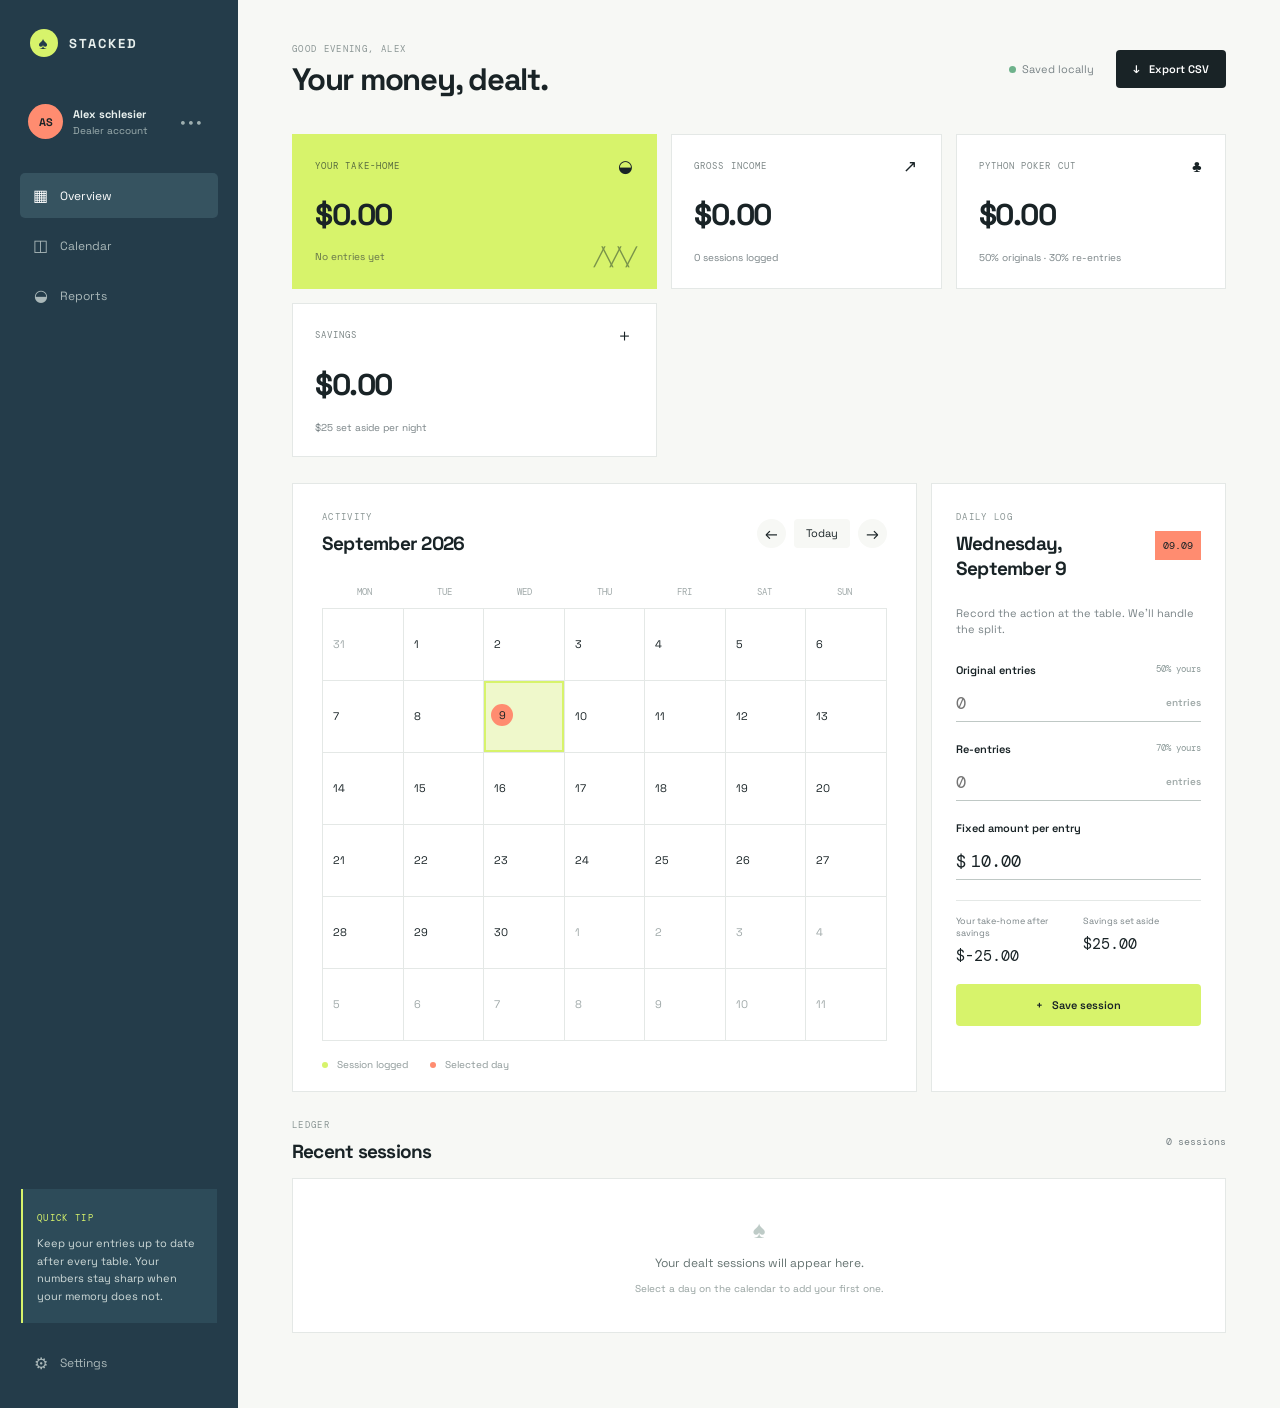
==== index.html @ 941c8808 "Build poker income tracker website" ====
<!doctype html>
<html lang="en">
<head>
  <meta charset="UTF-8" />
  <meta name="viewport" content="width=device-width, initial-scale=1.0" />
  <title>Stacked | Poker income tracker</title>
  <link rel="preconnect" href="https://fonts.googleapis.com" />
  <link rel="preconnect" href="https://fonts.gstatic.com" crossorigin />
  <link href="https://fonts.googleapis.com/css2?family=DM+Mono:wght@400;500&family=Space+Grotesk:wght@400;500;600;700&display=swap" rel="stylesheet" />
  <link rel="stylesheet" href="style.css" />
</head>
<body>
  <div class="app-shell">
    <aside class="sidebar">
      <div class="brand"><span class="brand-mark">♠</span><span>STACKED</span></div>
      <div class="profile"><div class="avatar">AS</div><div><strong>Alex schlesier</strong><span>Dealer account</span></div><button class="icon-button" aria-label="Open account menu">•••</button></div>
      <nav aria-label="Primary navigation">
        <a class="nav-item active" href="#overview"><span class="nav-icon">▦</span>Overview</a>
        <a class="nav-item" href="#calendar"><span class="nav-icon">◫</span>Calendar</a>
        <a class="nav-item" href="reports.html"><span class="nav-icon">◒</span>Reports</a>
      </nav>
      <div class="sidebar-bottom"><div class="tip-card"><span class="tip-label">QUICK TIP</span><p>Keep your entries up to date after every table. Your numbers stay sharp when your memory does not.</p></div><a class="nav-item" href="#settings"><span class="nav-icon">⚙</span>Settings</a></div>
    </aside>

    <main class="main-content" id="overview">
      <header class="topbar"><div><p class="eyebrow">GOOD EVENING, ALEX</p><h1>Your money, dealt.</h1></div><div class="top-actions"><span class="sync-status"><span class="status-dot"></span>Saved locally</span><button class="button button-dark" id="export-button"><span>↓</span> Export CSV</button></div></header>
      <section class="summary-grid" aria-label="Income summary">
        <article class="summary-card featured"><div class="card-heading"><span>YOUR TAKE-HOME</span><span class="card-glyph">◒</span></div><strong class="summary-value" id="net-total">$0.00</strong><div class="summary-foot"><span id="month-change">No entries yet</span><span class="sparkline">╱╲╱╲╱</span></div></article>
        <article class="summary-card"><div class="card-heading"><span>GROSS INCOME</span><span class="card-glyph">↗</span></div><strong class="summary-value" id="gross-total">$0.00</strong><span class="summary-caption" id="session-count">0 sessions logged</span></article>
        <article class="summary-card"><div class="card-heading"><span>PYTHON POKER CUT</span><span class="card-glyph">♣</span></div><strong class="summary-value" id="house-total">$0.00</strong><span class="summary-caption">50% originals · 30% re-entries</span></article>
        <article class="summary-card savings-card"><div class="card-heading"><span>SAVINGS</span><span class="card-glyph">＋</span></div><strong class="summary-value" id="savings-total">$0.00</strong><span class="summary-caption">$25 set aside per night</span></article>
      </section>
      <section class="workspace" id="calendar">
        <div class="calendar-panel">
          <div class="section-header"><div><p class="eyebrow">ACTIVITY</p><h2 id="month-label">September 2026</h2></div><div class="month-controls"><button class="round-button" id="previous-month" aria-label="Previous month">←</button><button class="today-button" id="today-button">Today</button><button class="round-button" id="next-month" aria-label="Next month">→</button></div></div>
          <div class="weekdays"><span>MON</span><span>TUE</span><span>WED</span><span>THU</span><span>FRI</span><span>SAT</span><span>SUN</span></div><div class="calendar-grid" id="calendar-grid"></div>
          <div class="calendar-legend"><span><i class="legend-dot logged"></i> Session logged</span><span><i class="legend-dot selected"></i> Selected day</span></div>
        </div>
        <aside class="entry-panel" aria-label="Daily entry form">
          <div class="entry-header"><div><p class="eyebrow">DAILY LOG</p><h2 id="selected-date">Today</h2></div><span class="date-badge" id="date-badge">09.09</span></div>
          <p class="entry-helper">Record the action at the table. We’ll handle the split.</p>
          <form id="entry-form"><label>Original entries <span class="field-note">50% yours</span><div class="input-row"><input id="original-count" type="number" min="0" step="1" placeholder="0" required /><span>entries</span></div></label><label>Re-entries <span class="field-note">70% yours</span><div class="input-row"><input id="reentry-count" type="number" min="0" step="1" placeholder="0" required /><span>entries</span></div></label><label>Fixed amount per entry<div class="currency-input"><span>$</span><input id="entry-amount" type="text" value="10.00" readonly aria-label="Fixed amount per entry" /></div></label><div class="entry-preview"><div><span>Your take-home after savings</span><strong id="preview-net">$0.00</strong></div><div><span>Savings set aside</span><strong id="preview-savings">$0.00</strong></div></div><button class="button button-primary" type="submit"><span>+</span> Save session</button><button class="delete-button" type="button" id="delete-button" hidden>Delete this session</button></form>
        </aside>
      </section>
      <section class="recent-section" id="reports"><div class="section-header"><div><p class="eyebrow">LEDGER</p><h2>Recent sessions</h2></div><span class="table-meta" id="ledger-count">0 sessions</span></div><div class="ledger" id="ledger"><div class="empty-state"><span>♠</span><p>Your dealt sessions will appear here.</p><small>Select a day on the calendar to add your first one.</small></div></div></section>
    </main>
  </div>
  <script src="script.js"></script>
</body>
</html>
---- style.css ----
.summary-grid{grid-template-columns:1.35fr 1fr 1fr 1fr}.savings-card{background:#e4eff5;border-color:#d4e4eb}
:root{--ink:#192326;--muted:#798386;--line:#e4e8e6;--paper:#f7f8f5;--white:#fff;--lime:#d7f36b;--coral:#ff8c70;--navy:#243c4a}*{box-sizing:border-box}body{margin:0;color:var(--ink);background:var(--paper);font-family:'Space Grotesk',sans-serif}button,input{font:inherit}button{cursor:pointer;border:0}.app-shell{min-height:100vh;display:flex}.sidebar{width:238px;flex:none;padding:29px 20px 22px;background:var(--navy);color:#e7efed;display:flex;flex-direction:column}.brand{display:flex;align-items:center;gap:11px;font-size:13px;font-weight:700;letter-spacing:.16em;margin:0 10px 47px}.brand-mark{display:grid;place-items:center;width:28px;height:28px;background:var(--lime);color:var(--navy);border-radius:50%;font-size:17px}.profile{display:flex;align-items:center;gap:10px;padding:0 8px 34px}.avatar{display:grid;place-items:center;width:35px;height:35px;border-radius:50%;background:var(--coral);color:var(--ink);font-size:11px;font-weight:700}.profile strong,.profile span{display:block;font-size:11px}.profile span{color:#9eafb0;margin-top:3px;font-size:10px}.profile .icon-button{margin-left:auto;background:transparent;color:#9eafb0;letter-spacing:2px}nav{display:grid;gap:5px}.nav-item{color:#aab8b9;text-decoration:none;font-size:12px;padding:12px 13px;border-radius:5px;display:flex;align-items:center;gap:12px}.nav-item.active,.nav-item:hover{background:#365360;color:white}.nav-icon{width:15px;text-align:center;font-size:16px}.sidebar-bottom{margin-top:auto}.tip-card{padding:16px 14px;margin:0 1px 18px;background:#2d4b59;border-left:2px solid var(--lime)}.tip-label,.eyebrow{font-family:'DM Mono',monospace;font-size:9px;letter-spacing:.15em;color:var(--muted)}.tip-label{color:var(--lime)}.tip-card p{font-size:11px;line-height:1.6;color:#d1dcda;margin:9px 0 1px}.main-content{max-width:1320px;width:100%;margin:0 auto;padding:43px 54px 75px}.topbar,.section-header,.entry-header,.top-actions,.month-controls,.summary-foot,.card-heading,.calendar-legend{display:flex;align-items:center;justify-content:space-between}.eyebrow{margin:0 0 8px;color:#8b9695}.topbar h1{margin:0;font-size:31px;line-height:1.05;letter-spacing:-.04em}.top-actions{gap:22px}.sync-status{color:var(--muted);font-size:11px}.status-dot{width:7px;height:7px;display:inline-block;border-radius:50%;background:#6eb28b;margin-right:6px}.button{display:flex;align-items:center;justify-content:center;gap:9px;border-radius:4px;padding:12px 17px;font-size:11px;font-weight:600}.button-dark{background:var(--ink);color:white}.button-primary{width:100%;background:var(--lime);color:var(--ink);padding:14px}.button-primary:hover{background:#c7e659}.summary-grid{display:grid;grid-template-columns:1.35fr 1fr 1fr;gap:14px;margin:38px 0 26px}.summary-card{min-height:137px;padding:20px 22px;background:var(--white);border:1px solid var(--line)}.summary-card.featured{background:var(--lime);border-color:var(--lime)}.card-heading{font-family:'DM Mono',monospace;color:#7e8888;font-size:9px;letter-spacing:.12em}.featured .card-heading{color:#586c3f}.card-glyph{font-family:inherit;font-size:17px;color:var(--ink)}.summary-value{display:block;font-size:30px;letter-spacing:-.05em;margin:18px 0 11px}.summary-caption,.summary-foot{font-size:10px;color:var(--muted)}.featured .summary-foot{color:#64734a}.sparkline{font-size:18px;color:#79934a;letter-spacing:-3px}.workspace{display:grid;grid-template-columns:minmax(0,1fr) 295px;gap:14px}.calendar-panel,.entry-panel{background:var(--white);border:1px solid var(--line)}.calendar-panel{padding:27px 29px 20px}.section-header h2,.entry-header h2{margin:0;font-size:19px;letter-spacing:-.04em}.month-controls{gap:8px}.round-button,.today-button{height:29px;background:var(--paper);color:var(--ink);font-size:11px}.round-button{width:29px;border-radius:50%;font-size:16px}.today-button{padding:0 12px;border-radius:4px}.round-button:hover,.today-button:hover{background:var(--lime)}.weekdays,.calendar-grid{display:grid;grid-template-columns:repeat(7,1fr)}.weekdays{margin-top:30px;padding:0 2px 10px}.weekdays span{font:9px 'DM Mono',monospace;color:#a1aaaa;text-align:center}.calendar-grid{border-top:1px solid var(--line);border-left:1px solid var(--line)}.day{min-height:72px;position:relative;padding:10px;border-right:1px solid var(--line);border-bottom:1px solid var(--line);color:#a1aaaa;font-size:11px;background:#fff;text-align:left}.day.current-month{color:var(--ink)}.day:hover{background:#fafce9}.day.selected{background:#eff8cb;box-shadow:inset 0 0 0 2px var(--lime)}.day.today .day-number{display:inline-grid;place-items:center;width:22px;height:22px;color:var(--ink);background:var(--coral);border-radius:50%;margin:-3px 0 0 -3px}.day-amount{position:absolute;bottom:9px;left:10px;font:10px 'DM Mono',monospace;color:#788a45}.day-mark{position:absolute;right:10px;top:13px;width:5px;height:5px;border-radius:50%;background:var(--lime)}.calendar-legend{justify-content:flex-start;gap:22px;padding-top:17px;color:#8d9898;font-size:10px}.legend-dot{display:inline-block;width:6px;height:6px;border-radius:50%;margin-right:6px;background:var(--lime)}.legend-dot.selected{background:var(--coral)}.entry-panel{padding:27px 24px 23px}.date-badge{padding:8px;background:var(--coral);color:var(--ink);font:10px 'DM Mono',monospace}.entry-helper{color:var(--muted);font-size:11px;line-height:1.5;margin:24px 0 25px}.entry-panel label{display:block;margin:0 0 20px;font-size:11px;font-weight:600}.field-note{float:right;color:#899796;font:9px 'DM Mono',monospace;font-weight:400}.input-row,.currency-input{display:flex;align-items:center;margin-top:8px;border-bottom:1px solid #bfc8c5;color:#a0aaa9}.input-row input,.currency-input input{min-width:0;width:100%;padding:7px 0;border:0;outline:0;background:transparent;color:var(--ink);font:17px 'DM Mono',monospace}.input-row span{font-size:10px}.currency-input span{font:17px 'DM Mono',monospace;color:var(--ink);margin-right:5px}.entry-preview{padding:14px 0 18px;border-top:1px solid var(--line);margin-top:2px;display:grid;grid-template-columns:1fr 1fr;gap:8px}.entry-preview span,.entry-preview strong{display:block}.entry-preview span{font-size:9px;color:var(--muted);margin-bottom:7px}.entry-preview strong{font:15px 'DM Mono',monospace}.delete-button{width:100%;padding:12px;margin-top:10px;background:transparent;color:#bb604e;font-size:10px}.delete-button:hover{text-decoration:underline}.recent-section{margin-top:27px}.table-meta{color:var(--muted);font:10px 'DM Mono',monospace}.ledger{margin-top:14px;background:white;border:1px solid var(--line)}.ledger-row{display:grid;grid-template-columns:1.2fr 1fr 1fr 1fr .7fr;align-items:center;padding:15px 20px;border-bottom:1px solid var(--line);font-size:11px}.ledger-row:last-child{border-bottom:0}.ledger-head{color:#99a3a3;font:9px 'DM Mono',monospace;letter-spacing:.08em}.ledger-row strong{font-weight:600}.ledger-money{font-family:'DM Mono',monospace}.ledger-net{color:#708b38}.empty-state{padding:35px 20px;text-align:center;color:#94a09e}.empty-state span{display:block;color:#becbc7;font-size:24px;margin-bottom:10px}.empty-state p{margin:0 0 5px;font-size:12px;color:#657371}.empty-state small{font-size:10px}@media(max-width:900px){.sidebar{width:74px;padding:26px 10px}.brand{margin:0 auto 47px}.brand span:last-child,.profile div:not(.avatar),.profile .icon-button,.nav-item:not(.active){display:none}.profile{padding:0 9px 34px}.nav-item{justify-content:center;padding:12px 5px}.tip-card{display:none}.main-content{padding:31px 24px 60px}.workspace{grid-template-columns:1fr}.entry-panel{display:grid;grid-template-columns:1fr 1fr;gap:20px}.entry-header,.entry-helper{grid-column:1/-1}.entry-panel form{grid-column:1/-1;display:grid;grid-template-columns:repeat(3,1fr);gap:15px}.entry-panel label{margin:0}.entry-preview{margin:0;padding:10px 0 0}.button-primary{align-self:end}}@media(max-width:600px){.sidebar{display:none}.main-content{padding:26px 15px 45px}.topbar{align-items:flex-start}.topbar h1{font-size:25px}.top-actions{gap:0}.sync-status{display:none}.button-dark{padding:10px 12px}.summary-grid{grid-template-columns:1fr 1fr;gap:8px;margin-top:28px}.summary-card{min-height:112px;padding:15px}.summary-card.featured{grid-column:1/-1}.summary-value{font-size:25px;margin:13px 0 8px}.summary-caption{line-height:1.4}.calendar-panel{padding:20px 12px 15px}.section-header h2{font-size:17px}.weekdays{margin-top:24px}.day{min-height:52px;padding:7px 5px;font-size:10px}.day-amount{left:5px;bottom:6px;font-size:8px}.day-mark{right:6px;top:10px}.calendar-legend{gap:12px;font-size:9px}.entry-panel{display:block;padding:22px 18px}.entry-helper{margin:19px 0 22px}.entry-panel label{margin-bottom:18px}.entry-preview{margin-top:20px}.ledger-row{grid-template-columns:1fr 1fr 1fr;gap:8px;padding:13px 14px}.ledger-row>:nth-child(3),.ledger-row>:nth-child(4){display:none}.ledger-head>:nth-child(2){display:none}}
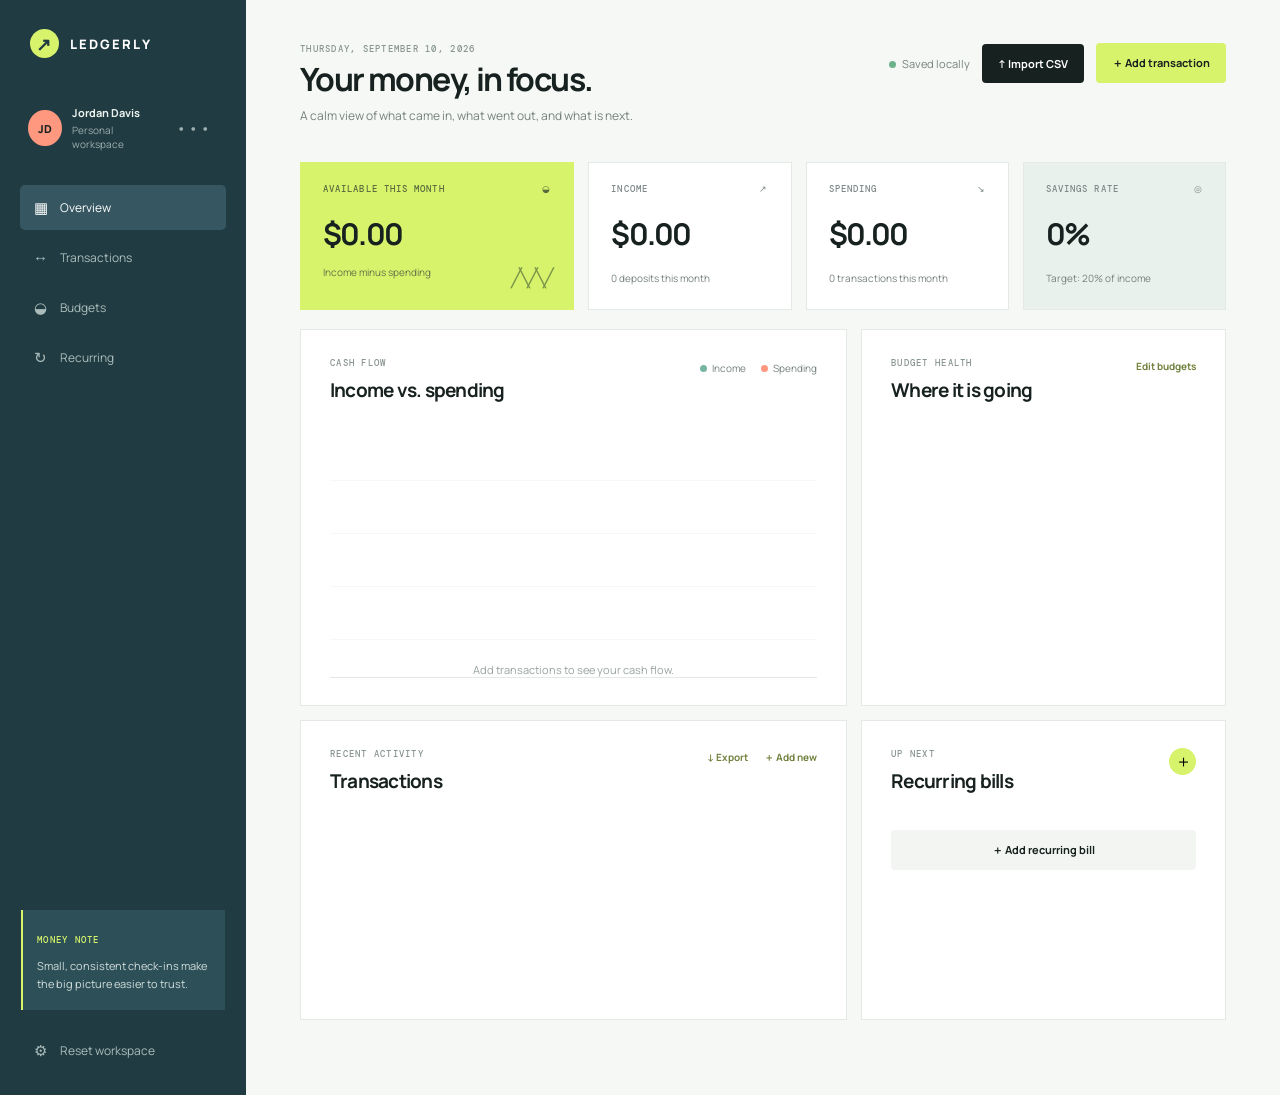
==== commit dce348a3: "Build local-first personal finance dashboard Co-authored-by: Copilot App <223556219+Copilot@users.no" ====
--- a/index.html
+++ b/index.html
@@ -3,48 +3,61 @@
 <head>
   <meta charset="UTF-8" />
   <meta name="viewport" content="width=device-width, initial-scale=1.0" />
-  <title>Stacked | Poker income tracker</title>
+  <meta name="theme-color" content="#17211f" />
+  <title>Ledgerly | Money, made clearer</title>
   <link rel="preconnect" href="https://fonts.googleapis.com" />
   <link rel="preconnect" href="https://fonts.gstatic.com" crossorigin />
-  <link href="https://fonts.googleapis.com/css2?family=DM+Mono:wght@400;500&family=Space+Grotesk:wght@400;500;600;700&display=swap" rel="stylesheet" />
+  <link href="https://fonts.googleapis.com/css2?family=DM+Mono:wght@400;500&family=Manrope:wght@400;500;600;700;800&display=swap" rel="stylesheet" />
   <link rel="stylesheet" href="style.css" />
 </head>
 <body>
   <div class="app-shell">
     <aside class="sidebar">
-      <div class="brand"><span class="brand-mark">♠</span><span>STACKED</span></div>
-      <div class="profile"><div class="avatar">AS</div><div><strong>Alex schlesier</strong><span>Dealer account</span></div><button class="icon-button" aria-label="Open account menu">•••</button></div>
+      <a class="brand" href="#"><span class="brand-mark">↗</span><span>LEDGERLY</span></a>
+      <div class="profile"><div class="avatar">JD</div><div><strong>Jordan Davis</strong><span>Personal workspace</span></div><button class="more-button" aria-label="Account options">•••</button></div>
       <nav aria-label="Primary navigation">
-        <a class="nav-item active" href="#overview"><span class="nav-icon">▦</span>Overview</a>
-        <a class="nav-item" href="#calendar"><span class="nav-icon">◫</span>Calendar</a>
-        <a class="nav-item" href="reports.html"><span class="nav-icon">◒</span>Reports</a>
+        <a class="nav-item active" href="#overview"><span>▦</span>Overview</a>
+        <a class="nav-item" href="#transactions"><span>↔</span>Transactions</a>
+        <a class="nav-item" href="#budgets"><span>◒</span>Budgets</a>
+        <a class="nav-item" href="#recurring"><span>↻</span>Recurring</a>
       </nav>
-      <div class="sidebar-bottom"><div class="tip-card"><span class="tip-label">QUICK TIP</span><p>Keep your entries up to date after every table. Your numbers stay sharp when your memory does not.</p></div><a class="nav-item" href="#settings"><span class="nav-icon">⚙</span>Settings</a></div>
+      <div class="sidebar-bottom">
+        <div class="tip-card"><span class="tip-label">MONEY NOTE</span><p>Small, consistent check-ins make the big picture easier to trust.</p></div>
+        <button class="nav-item settings-button" id="clear-data"><span>⚙</span>Reset workspace</button>
+      </div>
     </aside>
 
     <main class="main-content" id="overview">
-      <header class="topbar"><div><p class="eyebrow">GOOD EVENING, ALEX</p><h1>Your money, dealt.</h1></div><div class="top-actions"><span class="sync-status"><span class="status-dot"></span>Saved locally</span><button class="button button-dark" id="export-button"><span>↓</span> Export CSV</button></div></header>
-      <section class="summary-grid" aria-label="Income summary">
-        <article class="summary-card featured"><div class="card-heading"><span>YOUR TAKE-HOME</span><span class="card-glyph">◒</span></div><strong class="summary-value" id="net-total">$0.00</strong><div class="summary-foot"><span id="month-change">No entries yet</span><span class="sparkline">╱╲╱╲╱</span></div></article>
-        <article class="summary-card"><div class="card-heading"><span>GROSS INCOME</span><span class="card-glyph">↗</span></div><strong class="summary-value" id="gross-total">$0.00</strong><span class="summary-caption" id="session-count">0 sessions logged</span></article>
-        <article class="summary-card"><div class="card-heading"><span>PYTHON POKER CUT</span><span class="card-glyph">♣</span></div><strong class="summary-value" id="house-total">$0.00</strong><span class="summary-caption">50% originals · 30% re-entries</span></article>
-        <article class="summary-card savings-card"><div class="card-heading"><span>SAVINGS</span><span class="card-glyph">＋</span></div><strong class="summary-value" id="savings-total">$0.00</strong><span class="summary-caption">$25 set aside per night</span></article>
+      <header class="topbar">
+        <div><p class="eyebrow">THURSDAY, SEPTEMBER 10, 2026</p><h1>Your money, in focus.</h1><p class="subhead">A calm view of what came in, what went out, and what is next.</p></div>
+        <div class="top-actions"><span class="sync-status"><i></i>Saved locally</span><button class="button button-dark" id="import-button">↑ Import CSV</button><input id="import-file" type="file" accept=".csv,text/csv" hidden /><button class="button button-primary top-add" data-open-modal="transaction-modal">＋ Add transaction</button></div>
+      </header>
+
+      <section class="summary-grid" aria-label="Financial summary">
+        <article class="summary-card featured"><div class="card-heading"><span>AVAILABLE THIS MONTH</span><span>◒</span></div><strong class="summary-value" id="available-total">$0.00</strong><div class="summary-foot"><span id="available-caption">Income minus spending</span><span class="sparkline">╱╲╱╲╱</span></div></article>
+        <article class="summary-card"><div class="card-heading"><span>INCOME</span><span>↗</span></div><strong class="summary-value" id="income-total">$0.00</strong><span class="summary-caption" id="income-caption">0 deposits this month</span></article>
+        <article class="summary-card"><div class="card-heading"><span>SPENDING</span><span>↘</span></div><strong class="summary-value" id="spending-total">$0.00</strong><span class="summary-caption" id="spending-caption">0 transactions this month</span></article>
+        <article class="summary-card savings-card"><div class="card-heading"><span>SAVINGS RATE</span><span>◎</span></div><strong class="summary-value" id="savings-rate">0%</strong><span class="summary-caption">Target: 20% of income</span></article>
       </section>
-      <section class="workspace" id="calendar">
-        <div class="calendar-panel">
-          <div class="section-header"><div><p class="eyebrow">ACTIVITY</p><h2 id="month-label">September 2026</h2></div><div class="month-controls"><button class="round-button" id="previous-month" aria-label="Previous month">←</button><button class="today-button" id="today-button">Today</button><button class="round-button" id="next-month" aria-label="Next month">→</button></div></div>
-          <div class="weekdays"><span>MON</span><span>TUE</span><span>WED</span><span>THU</span><span>FRI</span><span>SAT</span><span>SUN</span></div><div class="calendar-grid" id="calendar-grid"></div>
-          <div class="calendar-legend"><span><i class="legend-dot logged"></i> Session logged</span><span><i class="legend-dot selected"></i> Selected day</span></div>
-        </div>
-        <aside class="entry-panel" aria-label="Daily entry form">
-          <div class="entry-header"><div><p class="eyebrow">DAILY LOG</p><h2 id="selected-date">Today</h2></div><span class="date-badge" id="date-badge">09.09</span></div>
-          <p class="entry-helper">Record the action at the table. We’ll handle the split.</p>
-          <form id="entry-form"><label>Original entries <span class="field-note">50% yours</span><div class="input-row"><input id="original-count" type="number" min="0" step="1" placeholder="0" required /><span>entries</span></div></label><label>Re-entries <span class="field-note">70% yours</span><div class="input-row"><input id="reentry-count" type="number" min="0" step="1" placeholder="0" required /><span>entries</span></div></label><label>Fixed amount per entry<div class="currency-input"><span>$</span><input id="entry-amount" type="text" value="10.00" readonly aria-label="Fixed amount per entry" /></div></label><div class="entry-preview"><div><span>Your take-home after savings</span><strong id="preview-net">$0.00</strong></div><div><span>Savings set aside</span><strong id="preview-savings">$0.00</strong></div></div><button class="button button-primary" type="submit"><span>+</span> Save session</button><button class="delete-button" type="button" id="delete-button" hidden>Delete this session</button></form>
-        </aside>
+
+      <section class="alert-strip" id="alert-strip" hidden><span class="alert-icon">!</span><div><strong id="alert-title">Budget check-in</strong><span id="alert-message"></span></div><button id="dismiss-alert" aria-label="Dismiss alert">×</button></section>
+
+      <section class="dashboard-grid">
+        <article class="panel cashflow-panel"><div class="panel-heading"><div><p class="eyebrow">CASH FLOW</p><h2>Income vs. spending</h2></div><div class="chart-legend"><span><i class="legend-income"></i>Income</span><span><i class="legend-spending"></i>Spending</span></div></div><div class="bar-chart" id="cashflow-chart"><div class="empty-chart">Add transactions to see your cash flow.</div></div></article>
+        <article class="panel budget-panel" id="budgets"><div class="panel-heading"><div><p class="eyebrow">BUDGET HEALTH</p><h2>Where it is going</h2></div><button class="text-button" data-open-modal="budget-modal">Edit budgets</button></div><div class="budget-list" id="budget-list"></div></article>
       </section>
-      <section class="recent-section" id="reports"><div class="section-header"><div><p class="eyebrow">LEDGER</p><h2>Recent sessions</h2></div><span class="table-meta" id="ledger-count">0 sessions</span></div><div class="ledger" id="ledger"><div class="empty-state"><span>♠</span><p>Your dealt sessions will appear here.</p><small>Select a day on the calendar to add your first one.</small></div></div></section>
+
+      <section class="content-grid">
+        <article class="panel transactions-panel" id="transactions"><div class="panel-heading"><div><p class="eyebrow">RECENT ACTIVITY</p><h2>Transactions</h2></div><div class="panel-actions"><button class="text-button" id="export-button">↓ Export</button><button class="text-button" data-open-modal="transaction-modal">＋ Add new</button></div></div><div class="transaction-list" id="transaction-list"></div></article>
+        <aside class="panel recurring-panel" id="recurring"><div class="panel-heading"><div><p class="eyebrow">UP NEXT</p><h2>Recurring bills</h2></div><button class="icon-add" data-open-modal="bill-modal" aria-label="Add recurring bill">＋</button></div><div class="bill-list" id="bill-list"></div><button class="button button-light full-button" data-open-modal="bill-modal">＋ Add recurring bill</button></aside>
+      </section>
     </main>
   </div>
+
+  <div class="modal-backdrop" id="transaction-modal" hidden><section class="modal" role="dialog" aria-modal="true" aria-labelledby="transaction-title"><button class="modal-close" data-close-modal aria-label="Close">×</button><p class="eyebrow">NEW ACTIVITY</p><h2 id="transaction-title">Add a transaction</h2><p class="modal-copy">Keep your ledger current. We will suggest a category from the description.</p><form id="transaction-form"><label>Description<input name="description" required maxlength="80" placeholder="e.g. Trader Joe's" /></label><div class="form-row"><label>Amount<input name="amount" required type="number" min="0.01" step="0.01" placeholder="0.00" /></label><label>Type<select name="type"><option value="expense">Expense</option><option value="income">Income</option></select></label></div><div class="form-row"><label>Date<input name="date" required type="date" /></label><label>Category<select name="category" id="transaction-category"></select></label></div><button class="button button-primary submit-button" type="submit">Save transaction</button></form></section></div>
+  <div class="modal-backdrop" id="bill-modal" hidden><section class="modal" role="dialog" aria-modal="true" aria-labelledby="bill-title"><button class="modal-close" data-close-modal aria-label="Close">×</button><p class="eyebrow">RECURRING</p><h2 id="bill-title">Add a recurring bill</h2><p class="modal-copy">See fixed commitments before they arrive.</p><form id="bill-form"><label>Bill name<input name="name" required maxlength="60" placeholder="e.g. Internet" /></label><div class="form-row"><label>Amount<input name="amount" required type="number" min="0.01" step="0.01" placeholder="0.00" /></label><label>Due day<input name="dueDay" required type="number" min="1" max="31" placeholder="15" /></label></div><label>Category<select name="category" id="bill-category"></select></label><button class="button button-primary submit-button" type="submit">Save bill</button></form></section></div>
+  <div class="modal-backdrop" id="budget-modal" hidden><section class="modal" role="dialog" aria-modal="true" aria-labelledby="budget-title"><button class="modal-close" data-close-modal aria-label="Close">×</button><p class="eyebrow">MONTHLY PLAN</p><h2 id="budget-title">Set category budgets</h2><p class="modal-copy">Give each category a limit that feels realistic.</p><form id="budget-form"><div id="budget-fields"></div><button class="button button-primary submit-button" type="submit">Save budgets</button></form></section></div>
+  <div class="toast" id="toast" role="status"></div>
   <script src="script.js"></script>
 </body>
-</html>+</html>
--- a/style.css
+++ b/style.css
@@ -1,2 +1 @@
- .summary-grid{grid-template-columns:1.35fr 1fr 1fr 1fr}.savings-card{background:#e4eff5;border-color:#d4e4eb}
-:root{--ink:#192326;--muted:#798386;--line:#e4e8e6;--paper:#f7f8f5;--white:#fff;--lime:#d7f36b;--coral:#ff8c70;--navy:#243c4a}*{box-sizing:border-box}body{margin:0;color:var(--ink);background:var(--paper);font-family:'Space Grotesk',sans-serif}button,input{font:inherit}button{cursor:pointer;border:0}.app-shell{min-height:100vh;display:flex}.sidebar{width:238px;flex:none;padding:29px 20px 22px;background:var(--navy);color:#e7efed;display:flex;flex-direction:column}.brand{display:flex;align-items:center;gap:11px;font-size:13px;font-weight:700;letter-spacing:.16em;margin:0 10px 47px}.brand-mark{display:grid;place-items:center;width:28px;height:28px;background:var(--lime);color:var(--navy);border-radius:50%;font-size:17px}.profile{display:flex;align-items:center;gap:10px;padding:0 8px 34px}.avatar{display:grid;place-items:center;width:35px;height:35px;border-radius:50%;background:var(--coral);color:var(--ink);font-size:11px;font-weight:700}.profile strong,.profile span{display:block;font-size:11px}.profile span{color:#9eafb0;margin-top:3px;font-size:10px}.profile .icon-button{margin-left:auto;background:transparent;color:#9eafb0;letter-spacing:2px}nav{display:grid;gap:5px}.nav-item{color:#aab8b9;text-decoration:none;font-size:12px;padding:12px 13px;border-radius:5px;display:flex;align-items:center;gap:12px}.nav-item.active,.nav-item:hover{background:#365360;color:white}.nav-icon{width:15px;text-align:center;font-size:16px}.sidebar-bottom{margin-top:auto}.tip-card{padding:16px 14px;margin:0 1px 18px;background:#2d4b59;border-left:2px solid var(--lime)}.tip-label,.eyebrow{font-family:'DM Mono',monospace;font-size:9px;letter-spacing:.15em;color:var(--muted)}.tip-label{color:var(--lime)}.tip-card p{font-size:11px;line-height:1.6;color:#d1dcda;margin:9px 0 1px}.main-content{max-width:1320px;width:100%;margin:0 auto;padding:43px 54px 75px}.topbar,.section-header,.entry-header,.top-actions,.month-controls,.summary-foot,.card-heading,.calendar-legend{display:flex;align-items:center;justify-content:space-between}.eyebrow{margin:0 0 8px;color:#8b9695}.topbar h1{margin:0;font-size:31px;line-height:1.05;letter-spacing:-.04em}.top-actions{gap:22px}.sync-status{color:var(--muted);font-size:11px}.status-dot{width:7px;height:7px;display:inline-block;border-radius:50%;background:#6eb28b;margin-right:6px}.button{display:flex;align-items:center;justify-content:center;gap:9px;border-radius:4px;padding:12px 17px;font-size:11px;font-weight:600}.button-dark{background:var(--ink);color:white}.button-primary{width:100%;background:var(--lime);color:var(--ink);padding:14px}.button-primary:hover{background:#c7e659}.summary-grid{display:grid;grid-template-columns:1.35fr 1fr 1fr;gap:14px;margin:38px 0 26px}.summary-card{min-height:137px;padding:20px 22px;background:var(--white);border:1px solid var(--line)}.summary-card.featured{background:var(--lime);border-color:var(--lime)}.card-heading{font-family:'DM Mono',monospace;color:#7e8888;font-size:9px;letter-spacing:.12em}.featured .card-heading{color:#586c3f}.card-glyph{font-family:inherit;font-size:17px;color:var(--ink)}.summary-value{display:block;font-size:30px;letter-spacing:-.05em;margin:18px 0 11px}.summary-caption,.summary-foot{font-size:10px;color:var(--muted)}.featured .summary-foot{color:#64734a}.sparkline{font-size:18px;color:#79934a;letter-spacing:-3px}.workspace{display:grid;grid-template-columns:minmax(0,1fr) 295px;gap:14px}.calendar-panel,.entry-panel{background:var(--white);border:1px solid var(--line)}.calendar-panel{padding:27px 29px 20px}.section-header h2,.entry-header h2{margin:0;font-size:19px;letter-spacing:-.04em}.month-controls{gap:8px}.round-button,.today-button{height:29px;background:var(--paper);color:var(--ink);font-size:11px}.round-button{width:29px;border-radius:50%;font-size:16px}.today-button{padding:0 12px;border-radius:4px}.round-button:hover,.today-button:hover{background:var(--lime)}.weekdays,.calendar-grid{display:grid;grid-template-columns:repeat(7,1fr)}.weekdays{margin-top:30px;padding:0 2px 10px}.weekdays span{font:9px 'DM Mono',monospace;color:#a1aaaa;text-align:center}.calendar-grid{border-top:1px solid var(--line);border-left:1px solid var(--line)}.day{min-height:72px;position:relative;padding:10px;border-right:1px solid var(--line);border-bottom:1px solid var(--line);color:#a1aaaa;font-size:11px;background:#fff;text-align:left}.day.current-month{color:var(--ink)}.day:hover{background:#fafce9}.day.selected{background:#eff8cb;box-shadow:inset 0 0 0 2px var(--lime)}.day.today .day-number{display:inline-grid;place-items:center;width:22px;height:22px;color:var(--ink);background:var(--coral);border-radius:50%;margin:-3px 0 0 -3px}.day-amount{position:absolute;bottom:9px;left:10px;font:10px 'DM Mono',monospace;color:#788a45}.day-mark{position:absolute;right:10px;top:13px;width:5px;height:5px;border-radius:50%;background:var(--lime)}.calendar-legend{justify-content:flex-start;gap:22px;padding-top:17px;color:#8d9898;font-size:10px}.legend-dot{display:inline-block;width:6px;height:6px;border-radius:50%;margin-right:6px;background:var(--lime)}.legend-dot.selected{background:var(--coral)}.entry-panel{padding:27px 24px 23px}.date-badge{padding:8px;background:var(--coral);color:var(--ink);font:10px 'DM Mono',monospace}.entry-helper{color:var(--muted);font-size:11px;line-height:1.5;margin:24px 0 25px}.entry-panel label{display:block;margin:0 0 20px;font-size:11px;font-weight:600}.field-note{float:right;color:#899796;font:9px 'DM Mono',monospace;font-weight:400}.input-row,.currency-input{display:flex;align-items:center;margin-top:8px;border-bottom:1px solid #bfc8c5;color:#a0aaa9}.input-row input,.currency-input input{min-width:0;width:100%;padding:7px 0;border:0;outline:0;background:transparent;color:var(--ink);font:17px 'DM Mono',monospace}.input-row span{font-size:10px}.currency-input span{font:17px 'DM Mono',monospace;color:var(--ink);margin-right:5px}.entry-preview{padding:14px 0 18px;border-top:1px solid var(--line);margin-top:2px;display:grid;grid-template-columns:1fr 1fr;gap:8px}.entry-preview span,.entry-preview strong{display:block}.entry-preview span{font-size:9px;color:var(--muted);margin-bottom:7px}.entry-preview strong{font:15px 'DM Mono',monospace}.delete-button{width:100%;padding:12px;margin-top:10px;background:transparent;color:#bb604e;font-size:10px}.delete-button:hover{text-decoration:underline}.recent-section{margin-top:27px}.table-meta{color:var(--muted);font:10px 'DM Mono',monospace}.ledger{margin-top:14px;background:white;border:1px solid var(--line)}.ledger-row{display:grid;grid-template-columns:1.2fr 1fr 1fr 1fr .7fr;align-items:center;padding:15px 20px;border-bottom:1px solid var(--line);font-size:11px}.ledger-row:last-child{border-bottom:0}.ledger-head{color:#99a3a3;font:9px 'DM Mono',monospace;letter-spacing:.08em}.ledger-row strong{font-weight:600}.ledger-money{font-family:'DM Mono',monospace}.ledger-net{color:#708b38}.empty-state{padding:35px 20px;text-align:center;color:#94a09e}.empty-state span{display:block;color:#becbc7;font-size:24px;margin-bottom:10px}.empty-state p{margin:0 0 5px;font-size:12px;color:#657371}.empty-state small{font-size:10px}@media(max-width:900px){.sidebar{width:74px;padding:26px 10px}.brand{margin:0 auto 47px}.brand span:last-child,.profile div:not(.avatar),.profile .icon-button,.nav-item:not(.active){display:none}.profile{padding:0 9px 34px}.nav-item{justify-content:center;padding:12px 5px}.tip-card{display:none}.main-content{padding:31px 24px 60px}.workspace{grid-template-columns:1fr}.entry-panel{display:grid;grid-template-columns:1fr 1fr;gap:20px}.entry-header,.entry-helper{grid-column:1/-1}.entry-panel form{grid-column:1/-1;display:grid;grid-template-columns:repeat(3,1fr);gap:15px}.entry-panel label{margin:0}.entry-preview{margin:0;padding:10px 0 0}.button-primary{align-self:end}}@media(max-width:600px){.sidebar{display:none}.main-content{padding:26px 15px 45px}.topbar{align-items:flex-start}.topbar h1{font-size:25px}.top-actions{gap:0}.sync-status{display:none}.button-dark{padding:10px 12px}.summary-grid{grid-template-columns:1fr 1fr;gap:8px;margin-top:28px}.summary-card{min-height:112px;padding:15px}.summary-card.featured{grid-column:1/-1}.summary-value{font-size:25px;margin:13px 0 8px}.summary-caption{line-height:1.4}.calendar-panel{padding:20px 12px 15px}.section-header h2{font-size:17px}.weekdays{margin-top:24px}.day{min-height:52px;padding:7px 5px;font-size:10px}.day-amount{left:5px;bottom:6px;font-size:8px}.day-mark{right:6px;top:10px}.calendar-legend{gap:12px;font-size:9px}.entry-panel{display:block;padding:22px 18px}.entry-helper{margin:19px 0 22px}.entry-panel label{margin-bottom:18px}.entry-preview{margin-top:20px}.ledger-row{grid-template-columns:1fr 1fr 1fr;gap:8px;padding:13px 14px}.ledger-row>:nth-child(3),.ledger-row>:nth-child(4){display:none}.ledger-head>:nth-child(2){display:none}}+:root{--ink:#17211f;--muted:#75817d;--line:#e4e9e5;--paper:#f6f8f5;--white:#fff;--lime:#d7f36b;--coral:#ff987f;--navy:#213b42;--teal:#76b5a4;--red:#d87564}*{box-sizing:border-box}html{scroll-behavior:smooth}body{margin:0;color:var(--ink);background:var(--paper);font-family:Manrope,sans-serif}button,input,select{font:inherit}button{cursor:pointer;border:0} .app-shell{min-height:100vh;display:flex}.sidebar{width:246px;flex:none;padding:29px 20px 22px;background:var(--navy);color:#edf4f0;display:flex;flex-direction:column}.brand{display:flex;align-items:center;gap:11px;color:white;text-decoration:none;font-size:13px;font-weight:800;letter-spacing:.16em;margin:0 10px 47px}.brand-mark{display:grid;place-items:center;width:29px;height:29px;background:var(--lime);color:var(--navy);border-radius:50%;font-size:18px}.profile{display:flex;align-items:center;gap:10px;padding:0 8px 34px}.avatar{display:grid;place-items:center;width:36px;height:36px;border-radius:50%;background:var(--coral);color:var(--ink);font-size:11px;font-weight:800}.profile strong,.profile span{display:block;font-size:11px}.profile span{color:#9eafb0;margin-top:3px;font-size:10px}.more-button{margin-left:auto;background:transparent;color:#9eafb0;letter-spacing:2px}.sidebar nav{display:grid;gap:5px}.nav-item{width:100%;color:#aabdbc;text-decoration:none;font-size:12px;padding:12px 13px;border-radius:5px;display:flex;align-items:center;gap:12px;background:transparent;text-align:left}.nav-item span{width:15px;text-align:center;font-size:15px}.nav-item.active,.nav-item:hover{background:#365761;color:white}.sidebar-bottom{margin-top:auto}.tip-card{padding:16px 14px;margin:0 1px 18px;background:#2d5058;border-left:2px solid var(--lime)}.tip-label,.eyebrow{font:500 9px 'DM Mono',monospace;letter-spacing:.14em;color:var(--muted)}.tip-label{color:var(--lime)}.tip-card p{font-size:11px;line-height:1.6;color:#d1dcda;margin:9px 0 1px}.main-content{max-width:1440px;width:100%;margin:0 auto;padding:43px 54px 75px}.topbar,.panel-heading{display:flex;align-items:flex-start;justify-content:space-between;gap:20px}.topbar h1{margin:0;font-size:32px;line-height:1.05;letter-spacing:-.05em}.eyebrow{margin:0 0 8px;color:#899590}.subhead{color:var(--muted);font-size:12px;margin:10px 0 0}.top-actions{display:flex;align-items:center;gap:12px}.sync-status{color:var(--muted);font-size:11px;white-space:nowrap}.sync-status i{width:7px;height:7px;display:inline-block;border-radius:50%;background:#6eb28b;margin-right:6px}.button{display:inline-flex;align-items:center;justify-content:center;gap:8px;border-radius:4px;padding:12px 16px;font-size:11px;font-weight:700}.button-dark{background:var(--ink);color:white}.button-primary{background:var(--lime);color:var(--ink)}.button-primary:hover{background:#c9e55b}.top-add{white-space:nowrap}.summary-grid{display:grid;grid-template-columns:1.35fr repeat(3,1fr);gap:14px;margin:38px 0 19px}.summary-card{min-height:137px;padding:20px 22px;background:var(--white);border:1px solid var(--line)}.summary-card.featured{background:var(--lime);border-color:var(--lime)}.savings-card{background:#e9f1ec}.card-heading{display:flex;justify-content:space-between;font:500 9px 'DM Mono',monospace;color:#7e8888;letter-spacing:.12em}.featured .card-heading{color:#586c3f}.summary-value{display:block;font-size:30px;letter-spacing:-.06em;margin:18px 0 11px}.summary-caption,.summary-foot{font-size:10px;color:var(--muted)}.summary-foot{display:flex;justify-content:space-between}.featured .summary-foot{color:#64734a}.sparkline{font-size:18px;color:#79934a;letter-spacing:-3px}.alert-strip{display:flex;align-items:center;gap:11px;padding:13px 16px;background:#fff2df;border:1px solid #f1d5a9;color:#875c23;margin-bottom:14px;font-size:11px}.alert-strip[hidden],.modal-backdrop[hidden]{display:none}.alert-icon{display:grid;place-items:center;width:22px;height:22px;border-radius:50%;background:#f0c87e;color:white;font-weight:800}.alert-strip strong,.alert-strip span{display:block}.alert-strip strong{font-size:12px;margin-bottom:2px}.alert-strip button{margin-left:auto;background:transparent;color:#9d7b4a;font-size:19px}.dashboard-grid,.content-grid{display:grid;grid-template-columns:minmax(0,1.5fr) minmax(320px,1fr);gap:14px}.panel{background:white;border:1px solid var(--line);padding:27px 29px}.panel h2{font-size:19px;letter-spacing:-.04em;margin:0}.chart-legend{display:flex;gap:15px;color:var(--muted);font-size:10px;padding-top:4px}.chart-legend i{display:inline-block;width:7px;height:7px;border-radius:50%;margin-right:5px}.legend-income{background:var(--teal)}.legend-spending{background:var(--coral)}.bar-chart{height:250px;display:flex;align-items:flex-end;gap:14px;margin-top:25px;padding:12px 4px 0;border-bottom:1px solid var(--line);background:repeating-linear-gradient(to bottom,transparent 0,transparent 52px,#edf0ee 53px)}.chart-day{flex:1;min-width:0;height:100%;display:flex;flex-direction:column;justify-content:flex-end;align-items:center;gap:4px}.bar-pair{height:calc(100% - 25px);width:min(46px,75%);display:flex;align-items:flex-end;justify-content:center;gap:3px}.bar{width:calc(50% - 2px);min-height:2px;border-radius:3px 3px 0 0;position:relative}.bar.income{background:var(--teal)}.bar.spending{background:var(--coral)}.bar:hover:after{content:attr(data-value);position:absolute;bottom:calc(100% + 5px);left:50%;transform:translateX(-50%);font:9px 'DM Mono',monospace;white-space:nowrap;color:var(--muted)}.chart-day small{font:9px 'DM Mono',monospace;color:#9ba5a4}.empty-chart{display:grid;place-items:center;width:100%;color:#98a3a1;font-size:11px}.text-button{background:transparent;color:#72823e;font-size:10px;font-weight:700;padding:2px 0}.budget-list{margin-top:23px}.budget-item{margin-bottom:18px}.budget-label{display:flex;justify-content:space-between;font-size:11px;margin-bottom:8px}.budget-label span:last-child{font:10px 'DM Mono',monospace;color:var(--muted)}.progress{height:7px;background:#edf0ee;border-radius:10px;overflow:hidden}.progress i{display:block;height:100%;background:var(--lime);border-radius:10px}.progress i.over{background:var(--coral)}.budget-empty,.list-empty{color:#94a09e;font-size:11px;padding:25px 0;text-align:center}.content-grid{margin-top:14px}.transactions-panel,.recurring-panel{min-height:300px}.panel-actions{display:flex;gap:16px}.transaction-list,.bill-list{margin-top:20px}.transaction-row,.bill-row{display:flex;align-items:center;gap:12px;padding:13px 0;border-bottom:1px solid var(--line)}.transaction-row:last-child,.bill-row:last-child{border-bottom:0}.transaction-icon{display:grid;place-items:center;width:34px;height:34px;border-radius:50%;background:#edf5d4;color:#72863c;font-size:14px;flex:none}.transaction-icon.income{background:#e3f1ed;color:#418b79}.transaction-detail{min-width:0;flex:1}.transaction-detail strong,.transaction-detail span{display:block}.transaction-detail strong{font-size:11px;white-space:nowrap;overflow:hidden;text-overflow:ellipsis}.transaction-detail span{font-size:9px;color:var(--muted);margin-top:4px}.transaction-amount{font:12px 'DM Mono',monospace}.transaction-amount.income{color:#438e7a}.transaction-amount.expense{color:var(--ink)}.bill-row{gap:11px}.bill-date{display:grid;place-items:center;width:37px;height:37px;background:#f1f5df;color:#74863b;font:10px 'DM Mono',monospace;line-height:1.1;text-align:center}.bill-date small{font-size:8px}.bill-detail{flex:1}.bill-detail strong,.bill-detail span{display:block}.bill-detail strong{font-size:11px}.bill-detail span{font-size:9px;color:var(--muted);margin-top:3px}.bill-amount{font:11px 'DM Mono',monospace}.icon-add{background:var(--lime);width:27px;height:27px;border-radius:50%;font-size:17px}.full-button{width:100%;margin-top:16px;background:#f2f5f1;color:var(--ink)}.modal-backdrop{position:fixed;inset:0;z-index:5;display:grid;place-items:center;padding:20px;background:rgba(23,33,31,.45)}.modal{position:relative;width:min(100%,460px);background:white;padding:30px;border-radius:5px;box-shadow:0 20px 60px rgba(23,33,31,.2)}.modal h2{font-size:24px;letter-spacing:-.05em;margin:0}.modal-copy{color:var(--muted);font-size:11px;line-height:1.6;margin:9px 0 24px}.modal-close{position:absolute;top:17px;right:20px;background:transparent;color:var(--muted);font-size:23px}.modal form{display:grid;gap:15px}.modal label{display:grid;gap:7px;color:var(--ink);font-size:10px;font-weight:700}.modal input,.modal select{width:100%;border:1px solid #dce3df;border-radius:3px;padding:11px 12px;background:white;color:var(--ink);outline:none;font-size:12px}.modal input:focus,.modal select:focus{border-color:#9db65c;box-shadow:0 0 0 3px #edf5d4}.form-row{display:grid;grid-template-columns:1fr 1fr;gap:12px}.submit-button{width:100%;margin-top:4px}.toast{position:fixed;right:25px;bottom:25px;z-index:8;padding:12px 16px;background:var(--ink);color:white;border-radius:4px;font-size:11px;opacity:0;transform:translateY(10px);pointer-events:none;transition:.2s}.toast.show{opacity:1;transform:translateY(0)}@media(max-width:1000px){.sidebar{width:74px;padding:26px 10px}.brand{margin:0 auto 47px}.brand span:last-child,.profile>div:not(.avatar),.more-button,.nav-item:not(.active),.tip-card{display:none}.profile{padding:0 9px 34px}.nav-item{justify-content:center;padding:12px 5px}.main-content{padding:31px 24px 60px}.summary-grid{grid-template-columns:1.2fr 1fr 1fr}.summary-card:last-child{grid-column:span 3}.dashboard-grid,.content-grid{grid-template-columns:1fr}}@media(max-width:650px){.sidebar{display:none}.main-content{padding:25px 15px 45px}.topbar{display:block}.top-actions{justify-content:flex-start;flex-wrap:wrap;margin-top:20px}.sync-status{width:100%}.summary-grid{grid-template-columns:1fr 1fr;gap:8px;margin-top:28px}.summary-card{min-height:112px;padding:15px}.summary-card.featured,.summary-card:last-child{grid-column:1/-1}.summary-value{font-size:25px;margin:13px 0 8px}.panel{padding:21px 16px}.panel-heading{align-items:flex-start}.chart-legend{gap:8px;font-size:9px}.bar-chart{gap:5px;height:205px}.bar-pair{width:90%}.content-grid{gap:10px}.modal{padding:26px 20px}.panel-actions{gap:10px}}@media(max-width:400px){.top-add{width:100%}.button-dark{padding:11px 12px}.top-actions .button-dark{flex:1}.form-row{grid-template-columns:1fr}}
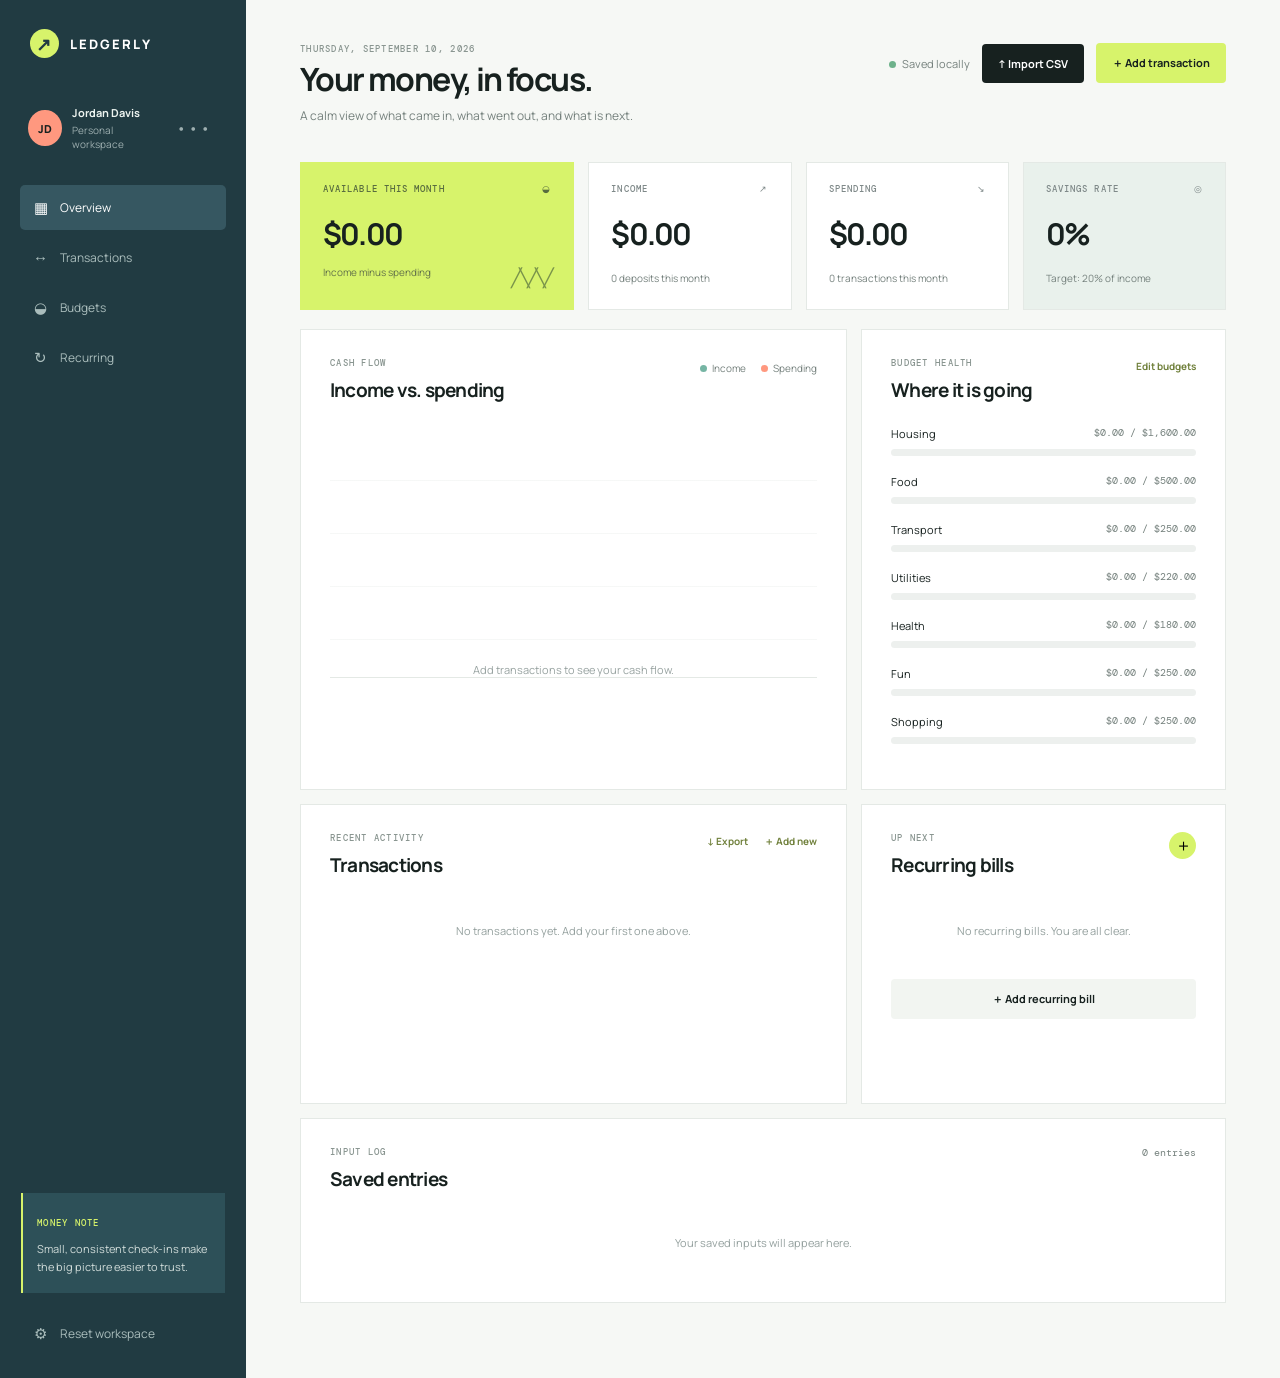
==== commit 1df10d03: "Add input drafts and saved entry log Co-authored-by: Copilot App <223556219+Copilot@users.noreply.gi" ====
--- a/index.html
+++ b/index.html
@@ -51,6 +51,7 @@
         <article class="panel transactions-panel" id="transactions"><div class="panel-heading"><div><p class="eyebrow">RECENT ACTIVITY</p><h2>Transactions</h2></div><div class="panel-actions"><button class="text-button" id="export-button">↓ Export</button><button class="text-button" data-open-modal="transaction-modal">＋ Add new</button></div></div><div class="transaction-list" id="transaction-list"></div></article>
         <aside class="panel recurring-panel" id="recurring"><div class="panel-heading"><div><p class="eyebrow">UP NEXT</p><h2>Recurring bills</h2></div><button class="icon-add" data-open-modal="bill-modal" aria-label="Add recurring bill">＋</button></div><div class="bill-list" id="bill-list"></div><button class="button button-light full-button" data-open-modal="bill-modal">＋ Add recurring bill</button></aside>
       </section>
+      <section class="panel input-log-panel" id="input-log"><div class="panel-heading"><div><p class="eyebrow">INPUT LOG</p><h2>Saved entries</h2></div><span class="table-meta" id="input-log-count">0 entries</span></div><div class="input-log-list" id="input-log-list"></div></section>
     </main>
   </div>
 
--- a/style.css
+++ b/style.css
@@ -1 +1 @@
-:root{--ink:#17211f;--muted:#75817d;--line:#e4e9e5;--paper:#f6f8f5;--white:#fff;--lime:#d7f36b;--coral:#ff987f;--navy:#213b42;--teal:#76b5a4;--red:#d87564}*{box-sizing:border-box}html{scroll-behavior:smooth}body{margin:0;color:var(--ink);background:var(--paper);font-family:Manrope,sans-serif}button,input,select{font:inherit}button{cursor:pointer;border:0} .app-shell{min-height:100vh;display:flex}.sidebar{width:246px;flex:none;padding:29px 20px 22px;background:var(--navy);color:#edf4f0;display:flex;flex-direction:column}.brand{display:flex;align-items:center;gap:11px;color:white;text-decoration:none;font-size:13px;font-weight:800;letter-spacing:.16em;margin:0 10px 47px}.brand-mark{display:grid;place-items:center;width:29px;height:29px;background:var(--lime);color:var(--navy);border-radius:50%;font-size:18px}.profile{display:flex;align-items:center;gap:10px;padding:0 8px 34px}.avatar{display:grid;place-items:center;width:36px;height:36px;border-radius:50%;background:var(--coral);color:var(--ink);font-size:11px;font-weight:800}.profile strong,.profile span{display:block;font-size:11px}.profile span{color:#9eafb0;margin-top:3px;font-size:10px}.more-button{margin-left:auto;background:transparent;color:#9eafb0;letter-spacing:2px}.sidebar nav{display:grid;gap:5px}.nav-item{width:100%;color:#aabdbc;text-decoration:none;font-size:12px;padding:12px 13px;border-radius:5px;display:flex;align-items:center;gap:12px;background:transparent;text-align:left}.nav-item span{width:15px;text-align:center;font-size:15px}.nav-item.active,.nav-item:hover{background:#365761;color:white}.sidebar-bottom{margin-top:auto}.tip-card{padding:16px 14px;margin:0 1px 18px;background:#2d5058;border-left:2px solid var(--lime)}.tip-label,.eyebrow{font:500 9px 'DM Mono',monospace;letter-spacing:.14em;color:var(--muted)}.tip-label{color:var(--lime)}.tip-card p{font-size:11px;line-height:1.6;color:#d1dcda;margin:9px 0 1px}.main-content{max-width:1440px;width:100%;margin:0 auto;padding:43px 54px 75px}.topbar,.panel-heading{display:flex;align-items:flex-start;justify-content:space-between;gap:20px}.topbar h1{margin:0;font-size:32px;line-height:1.05;letter-spacing:-.05em}.eyebrow{margin:0 0 8px;color:#899590}.subhead{color:var(--muted);font-size:12px;margin:10px 0 0}.top-actions{display:flex;align-items:center;gap:12px}.sync-status{color:var(--muted);font-size:11px;white-space:nowrap}.sync-status i{width:7px;height:7px;display:inline-block;border-radius:50%;background:#6eb28b;margin-right:6px}.button{display:inline-flex;align-items:center;justify-content:center;gap:8px;border-radius:4px;padding:12px 16px;font-size:11px;font-weight:700}.button-dark{background:var(--ink);color:white}.button-primary{background:var(--lime);color:var(--ink)}.button-primary:hover{background:#c9e55b}.top-add{white-space:nowrap}.summary-grid{display:grid;grid-template-columns:1.35fr repeat(3,1fr);gap:14px;margin:38px 0 19px}.summary-card{min-height:137px;padding:20px 22px;background:var(--white);border:1px solid var(--line)}.summary-card.featured{background:var(--lime);border-color:var(--lime)}.savings-card{background:#e9f1ec}.card-heading{display:flex;justify-content:space-between;font:500 9px 'DM Mono',monospace;color:#7e8888;letter-spacing:.12em}.featured .card-heading{color:#586c3f}.summary-value{display:block;font-size:30px;letter-spacing:-.06em;margin:18px 0 11px}.summary-caption,.summary-foot{font-size:10px;color:var(--muted)}.summary-foot{display:flex;justify-content:space-between}.featured .summary-foot{color:#64734a}.sparkline{font-size:18px;color:#79934a;letter-spacing:-3px}.alert-strip{display:flex;align-items:center;gap:11px;padding:13px 16px;background:#fff2df;border:1px solid #f1d5a9;color:#875c23;margin-bottom:14px;font-size:11px}.alert-strip[hidden],.modal-backdrop[hidden]{display:none}.alert-icon{display:grid;place-items:center;width:22px;height:22px;border-radius:50%;background:#f0c87e;color:white;font-weight:800}.alert-strip strong,.alert-strip span{display:block}.alert-strip strong{font-size:12px;margin-bottom:2px}.alert-strip button{margin-left:auto;background:transparent;color:#9d7b4a;font-size:19px}.dashboard-grid,.content-grid{display:grid;grid-template-columns:minmax(0,1.5fr) minmax(320px,1fr);gap:14px}.panel{background:white;border:1px solid var(--line);padding:27px 29px}.panel h2{font-size:19px;letter-spacing:-.04em;margin:0}.chart-legend{display:flex;gap:15px;color:var(--muted);font-size:10px;padding-top:4px}.chart-legend i{display:inline-block;width:7px;height:7px;border-radius:50%;margin-right:5px}.legend-income{background:var(--teal)}.legend-spending{background:var(--coral)}.bar-chart{height:250px;display:flex;align-items:flex-end;gap:14px;margin-top:25px;padding:12px 4px 0;border-bottom:1px solid var(--line);background:repeating-linear-gradient(to bottom,transparent 0,transparent 52px,#edf0ee 53px)}.chart-day{flex:1;min-width:0;height:100%;display:flex;flex-direction:column;justify-content:flex-end;align-items:center;gap:4px}.bar-pair{height:calc(100% - 25px);width:min(46px,75%);display:flex;align-items:flex-end;justify-content:center;gap:3px}.bar{width:calc(50% - 2px);min-height:2px;border-radius:3px 3px 0 0;position:relative}.bar.income{background:var(--teal)}.bar.spending{background:var(--coral)}.bar:hover:after{content:attr(data-value);position:absolute;bottom:calc(100% + 5px);left:50%;transform:translateX(-50%);font:9px 'DM Mono',monospace;white-space:nowrap;color:var(--muted)}.chart-day small{font:9px 'DM Mono',monospace;color:#9ba5a4}.empty-chart{display:grid;place-items:center;width:100%;color:#98a3a1;font-size:11px}.text-button{background:transparent;color:#72823e;font-size:10px;font-weight:700;padding:2px 0}.budget-list{margin-top:23px}.budget-item{margin-bottom:18px}.budget-label{display:flex;justify-content:space-between;font-size:11px;margin-bottom:8px}.budget-label span:last-child{font:10px 'DM Mono',monospace;color:var(--muted)}.progress{height:7px;background:#edf0ee;border-radius:10px;overflow:hidden}.progress i{display:block;height:100%;background:var(--lime);border-radius:10px}.progress i.over{background:var(--coral)}.budget-empty,.list-empty{color:#94a09e;font-size:11px;padding:25px 0;text-align:center}.content-grid{margin-top:14px}.transactions-panel,.recurring-panel{min-height:300px}.panel-actions{display:flex;gap:16px}.transaction-list,.bill-list{margin-top:20px}.transaction-row,.bill-row{display:flex;align-items:center;gap:12px;padding:13px 0;border-bottom:1px solid var(--line)}.transaction-row:last-child,.bill-row:last-child{border-bottom:0}.transaction-icon{display:grid;place-items:center;width:34px;height:34px;border-radius:50%;background:#edf5d4;color:#72863c;font-size:14px;flex:none}.transaction-icon.income{background:#e3f1ed;color:#418b79}.transaction-detail{min-width:0;flex:1}.transaction-detail strong,.transaction-detail span{display:block}.transaction-detail strong{font-size:11px;white-space:nowrap;overflow:hidden;text-overflow:ellipsis}.transaction-detail span{font-size:9px;color:var(--muted);margin-top:4px}.transaction-amount{font:12px 'DM Mono',monospace}.transaction-amount.income{color:#438e7a}.transaction-amount.expense{color:var(--ink)}.bill-row{gap:11px}.bill-date{display:grid;place-items:center;width:37px;height:37px;background:#f1f5df;color:#74863b;font:10px 'DM Mono',monospace;line-height:1.1;text-align:center}.bill-date small{font-size:8px}.bill-detail{flex:1}.bill-detail strong,.bill-detail span{display:block}.bill-detail strong{font-size:11px}.bill-detail span{font-size:9px;color:var(--muted);margin-top:3px}.bill-amount{font:11px 'DM Mono',monospace}.icon-add{background:var(--lime);width:27px;height:27px;border-radius:50%;font-size:17px}.full-button{width:100%;margin-top:16px;background:#f2f5f1;color:var(--ink)}.modal-backdrop{position:fixed;inset:0;z-index:5;display:grid;place-items:center;padding:20px;background:rgba(23,33,31,.45)}.modal{position:relative;width:min(100%,460px);background:white;padding:30px;border-radius:5px;box-shadow:0 20px 60px rgba(23,33,31,.2)}.modal h2{font-size:24px;letter-spacing:-.05em;margin:0}.modal-copy{color:var(--muted);font-size:11px;line-height:1.6;margin:9px 0 24px}.modal-close{position:absolute;top:17px;right:20px;background:transparent;color:var(--muted);font-size:23px}.modal form{display:grid;gap:15px}.modal label{display:grid;gap:7px;color:var(--ink);font-size:10px;font-weight:700}.modal input,.modal select{width:100%;border:1px solid #dce3df;border-radius:3px;padding:11px 12px;background:white;color:var(--ink);outline:none;font-size:12px}.modal input:focus,.modal select:focus{border-color:#9db65c;box-shadow:0 0 0 3px #edf5d4}.form-row{display:grid;grid-template-columns:1fr 1fr;gap:12px}.submit-button{width:100%;margin-top:4px}.toast{position:fixed;right:25px;bottom:25px;z-index:8;padding:12px 16px;background:var(--ink);color:white;border-radius:4px;font-size:11px;opacity:0;transform:translateY(10px);pointer-events:none;transition:.2s}.toast.show{opacity:1;transform:translateY(0)}@media(max-width:1000px){.sidebar{width:74px;padding:26px 10px}.brand{margin:0 auto 47px}.brand span:last-child,.profile>div:not(.avatar),.more-button,.nav-item:not(.active),.tip-card{display:none}.profile{padding:0 9px 34px}.nav-item{justify-content:center;padding:12px 5px}.main-content{padding:31px 24px 60px}.summary-grid{grid-template-columns:1.2fr 1fr 1fr}.summary-card:last-child{grid-column:span 3}.dashboard-grid,.content-grid{grid-template-columns:1fr}}@media(max-width:650px){.sidebar{display:none}.main-content{padding:25px 15px 45px}.topbar{display:block}.top-actions{justify-content:flex-start;flex-wrap:wrap;margin-top:20px}.sync-status{width:100%}.summary-grid{grid-template-columns:1fr 1fr;gap:8px;margin-top:28px}.summary-card{min-height:112px;padding:15px}.summary-card.featured,.summary-card:last-child{grid-column:1/-1}.summary-value{font-size:25px;margin:13px 0 8px}.panel{padding:21px 16px}.panel-heading{align-items:flex-start}.chart-legend{gap:8px;font-size:9px}.bar-chart{gap:5px;height:205px}.bar-pair{width:90%}.content-grid{gap:10px}.modal{padding:26px 20px}.panel-actions{gap:10px}}@media(max-width:400px){.top-add{width:100%}.button-dark{padding:11px 12px}.top-actions .button-dark{flex:1}.form-row{grid-template-columns:1fr}}
+:root{--ink:#17211f;--muted:#75817d;--line:#e4e9e5;--paper:#f6f8f5;--white:#fff;--lime:#d7f36b;--coral:#ff987f;--navy:#213b42;--teal:#76b5a4;--red:#d87564}*{box-sizing:border-box}html{scroll-behavior:smooth}body{margin:0;color:var(--ink);background:var(--paper);font-family:Manrope,sans-serif}button,input,select{font:inherit}button{cursor:pointer;border:0} .app-shell{min-height:100vh;display:flex}.sidebar{width:246px;flex:none;padding:29px 20px 22px;background:var(--navy);color:#edf4f0;display:flex;flex-direction:column}.brand{display:flex;align-items:center;gap:11px;color:white;text-decoration:none;font-size:13px;font-weight:800;letter-spacing:.16em;margin:0 10px 47px}.brand-mark{display:grid;place-items:center;width:29px;height:29px;background:var(--lime);color:var(--navy);border-radius:50%;font-size:18px}.profile{display:flex;align-items:center;gap:10px;padding:0 8px 34px}.avatar{display:grid;place-items:center;width:36px;height:36px;border-radius:50%;background:var(--coral);color:var(--ink);font-size:11px;font-weight:800}.profile strong,.profile span{display:block;font-size:11px}.profile span{color:#9eafb0;margin-top:3px;font-size:10px}.more-button{margin-left:auto;background:transparent;color:#9eafb0;letter-spacing:2px}.sidebar nav{display:grid;gap:5px}.nav-item{width:100%;color:#aabdbc;text-decoration:none;font-size:12px;padding:12px 13px;border-radius:5px;display:flex;align-items:center;gap:12px;background:transparent;text-align:left}.nav-item span{width:15px;text-align:center;font-size:15px}.nav-item.active,.nav-item:hover{background:#365761;color:white}.sidebar-bottom{margin-top:auto}.tip-card{padding:16px 14px;margin:0 1px 18px;background:#2d5058;border-left:2px solid var(--lime)}.tip-label,.eyebrow{font:500 9px 'DM Mono',monospace;letter-spacing:.14em;color:var(--muted)}.tip-label{color:var(--lime)}.tip-card p{font-size:11px;line-height:1.6;color:#d1dcda;margin:9px 0 1px}.main-content{max-width:1440px;width:100%;margin:0 auto;padding:43px 54px 75px}.topbar,.panel-heading{display:flex;align-items:flex-start;justify-content:space-between;gap:20px}.topbar h1{margin:0;font-size:32px;line-height:1.05;letter-spacing:-.05em}.eyebrow{margin:0 0 8px;color:#899590}.subhead{color:var(--muted);font-size:12px;margin:10px 0 0}.top-actions{display:flex;align-items:center;gap:12px}.sync-status{color:var(--muted);font-size:11px;white-space:nowrap}.sync-status i{width:7px;height:7px;display:inline-block;border-radius:50%;background:#6eb28b;margin-right:6px}.button{display:inline-flex;align-items:center;justify-content:center;gap:8px;border-radius:4px;padding:12px 16px;font-size:11px;font-weight:700}.button-dark{background:var(--ink);color:white}.button-primary{background:var(--lime);color:var(--ink)}.button-primary:hover{background:#c9e55b}.top-add{white-space:nowrap}.summary-grid{display:grid;grid-template-columns:1.35fr repeat(3,1fr);gap:14px;margin:38px 0 19px}.summary-card{min-height:137px;padding:20px 22px;background:var(--white);border:1px solid var(--line)}.summary-card.featured{background:var(--lime);border-color:var(--lime)}.savings-card{background:#e9f1ec}.card-heading{display:flex;justify-content:space-between;font:500 9px 'DM Mono',monospace;color:#7e8888;letter-spacing:.12em}.featured .card-heading{color:#586c3f}.summary-value{display:block;font-size:30px;letter-spacing:-.06em;margin:18px 0 11px}.summary-caption,.summary-foot{font-size:10px;color:var(--muted)}.summary-foot{display:flex;justify-content:space-between}.featured .summary-foot{color:#64734a}.sparkline{font-size:18px;color:#79934a;letter-spacing:-3px}.alert-strip{display:flex;align-items:center;gap:11px;padding:13px 16px;background:#fff2df;border:1px solid #f1d5a9;color:#875c23;margin-bottom:14px;font-size:11px}.alert-strip[hidden],.modal-backdrop[hidden]{display:none}.alert-icon{display:grid;place-items:center;width:22px;height:22px;border-radius:50%;background:#f0c87e;color:white;font-weight:800}.alert-strip strong,.alert-strip span{display:block}.alert-strip strong{font-size:12px;margin-bottom:2px}.alert-strip button{margin-left:auto;background:transparent;color:#9d7b4a;font-size:19px}.dashboard-grid,.content-grid{display:grid;grid-template-columns:minmax(0,1.5fr) minmax(320px,1fr);gap:14px}.panel{background:white;border:1px solid var(--line);padding:27px 29px}.panel h2{font-size:19px;letter-spacing:-.04em;margin:0}.chart-legend{display:flex;gap:15px;color:var(--muted);font-size:10px;padding-top:4px}.chart-legend i{display:inline-block;width:7px;height:7px;border-radius:50%;margin-right:5px}.legend-income{background:var(--teal)}.legend-spending{background:var(--coral)}.bar-chart{height:250px;display:flex;align-items:flex-end;gap:14px;margin-top:25px;padding:12px 4px 0;border-bottom:1px solid var(--line);background:repeating-linear-gradient(to bottom,transparent 0,transparent 52px,#edf0ee 53px)}.chart-day{flex:1;min-width:0;height:100%;display:flex;flex-direction:column;justify-content:flex-end;align-items:center;gap:4px}.bar-pair{height:calc(100% - 25px);width:min(46px,75%);display:flex;align-items:flex-end;justify-content:center;gap:3px}.bar{width:calc(50% - 2px);min-height:2px;border-radius:3px 3px 0 0;position:relative}.bar.income{background:var(--teal)}.bar.spending{background:var(--coral)}.bar:hover:after{content:attr(data-value);position:absolute;bottom:calc(100% + 5px);left:50%;transform:translateX(-50%);font:9px 'DM Mono',monospace;white-space:nowrap;color:var(--muted)}.chart-day small{font:9px 'DM Mono',monospace;color:#9ba5a4}.empty-chart{display:grid;place-items:center;width:100%;color:#98a3a1;font-size:11px}.text-button{background:transparent;color:#72823e;font-size:10px;font-weight:700;padding:2px 0}.budget-list{margin-top:23px}.budget-item{margin-bottom:18px}.budget-label{display:flex;justify-content:space-between;font-size:11px;margin-bottom:8px}.budget-label span:last-child{font:10px 'DM Mono',monospace;color:var(--muted)}.progress{height:7px;background:#edf0ee;border-radius:10px;overflow:hidden}.progress i{display:block;height:100%;background:var(--lime);border-radius:10px}.progress i.over{background:var(--coral)}.budget-empty,.list-empty{color:#94a09e;font-size:11px;padding:25px 0;text-align:center}.content-grid{margin-top:14px}.transactions-panel,.recurring-panel{min-height:300px}.panel-actions{display:flex;gap:16px}.transaction-list,.bill-list{margin-top:20px}.transaction-row,.bill-row{display:flex;align-items:center;gap:12px;padding:13px 0;border-bottom:1px solid var(--line)}.transaction-row:last-child,.bill-row:last-child{border-bottom:0}.transaction-icon{display:grid;place-items:center;width:34px;height:34px;border-radius:50%;background:#edf5d4;color:#72863c;font-size:14px;flex:none}.transaction-icon.income{background:#e3f1ed;color:#418b79}.transaction-detail{min-width:0;flex:1}.transaction-detail strong,.transaction-detail span{display:block}.transaction-detail strong{font-size:11px;white-space:nowrap;overflow:hidden;text-overflow:ellipsis}.transaction-detail span{font-size:9px;color:var(--muted);margin-top:4px}.transaction-amount{font:12px 'DM Mono',monospace}.transaction-amount.income{color:#438e7a}.transaction-amount.expense{color:var(--ink)}.bill-row{gap:11px}.bill-date{display:grid;place-items:center;width:37px;height:37px;background:#f1f5df;color:#74863b;font:10px 'DM Mono',monospace;line-height:1.1;text-align:center}.bill-date small{font-size:8px}.bill-detail{flex:1}.bill-detail strong,.bill-detail span{display:block}.bill-detail strong{font-size:11px}.bill-detail span{font-size:9px;color:var(--muted);margin-top:3px}.bill-amount{font:11px 'DM Mono',monospace}.icon-add{background:var(--lime);width:27px;height:27px;border-radius:50%;font-size:17px}.full-button{width:100%;margin-top:16px;background:#f2f5f1;color:var(--ink)}.input-log-panel{margin-top:14px}.table-meta{font:10px 'DM Mono',monospace;color:var(--muted)}.input-log-list{margin-top:18px}.input-log-row{display:flex;align-items:center;gap:11px;padding:11px 0;border-bottom:1px solid var(--line)}.input-log-row:last-child{border-bottom:0}.input-log-kind{display:grid;place-items:center;width:30px;height:30px;border-radius:50%;background:#eef5d0;color:#72863c;font-size:14px}.input-log-row>div{flex:1}.input-log-row strong,.input-log-row span{display:block}.input-log-row strong{font-size:11px}.input-log-row span{font-size:9px;color:var(--muted);margin-top:3px}.input-log-row time{font:9px 'DM Mono',monospace;color:#9ba5a4}.modal-backdrop{position:fixed;inset:0;z-index:5;display:grid;place-items:center;padding:20px;background:rgba(23,33,31,.45)}.modal{position:relative;width:min(100%,460px);background:white;padding:30px;border-radius:5px;box-shadow:0 20px 60px rgba(23,33,31,.2)}.modal h2{font-size:24px;letter-spacing:-.05em;margin:0}.modal-copy{color:var(--muted);font-size:11px;line-height:1.6;margin:9px 0 24px}.modal-close{position:absolute;top:17px;right:20px;background:transparent;color:var(--muted);font-size:23px}.modal form{display:grid;gap:15px}.modal label{display:grid;gap:7px;color:var(--ink);font-size:10px;font-weight:700}.modal input,.modal select{width:100%;border:1px solid #dce3df;border-radius:3px;padding:11px 12px;background:white;color:var(--ink);outline:none;font-size:12px}.modal input:focus,.modal select:focus{border-color:#9db65c;box-shadow:0 0 0 3px #edf5d4}.form-row{display:grid;grid-template-columns:1fr 1fr;gap:12px}.submit-button{width:100%;margin-top:4px}.toast{position:fixed;right:25px;bottom:25px;z-index:8;padding:12px 16px;background:var(--ink);color:white;border-radius:4px;font-size:11px;opacity:0;transform:translateY(10px);pointer-events:none;transition:.2s}.toast.show{opacity:1;transform:translateY(0)}@media(max-width:1000px){.sidebar{width:74px;padding:26px 10px}.brand{margin:0 auto 47px}.brand span:last-child,.profile>div:not(.avatar),.more-button,.nav-item:not(.active),.tip-card{display:none}.profile{padding:0 9px 34px}.nav-item{justify-content:center;padding:12px 5px}.main-content{padding:31px 24px 60px}.summary-grid{grid-template-columns:1.2fr 1fr 1fr}.summary-card:last-child{grid-column:span 3}.dashboard-grid,.content-grid{grid-template-columns:1fr}}@media(max-width:650px){.sidebar{display:none}.main-content{padding:25px 15px 45px}.topbar{display:block}.top-actions{justify-content:flex-start;flex-wrap:wrap;margin-top:20px}.sync-status{width:100%}.summary-grid{grid-template-columns:1fr 1fr;gap:8px;margin-top:28px}.summary-card{min-height:112px;padding:15px}.summary-card.featured,.summary-card:last-child{grid-column:1/-1}.summary-value{font-size:25px;margin:13px 0 8px}.panel{padding:21px 16px}.panel-heading{align-items:flex-start}.chart-legend{gap:8px;font-size:9px}.bar-chart{gap:5px;height:205px}.bar-pair{width:90%}.content-grid{gap:10px}.modal{padding:26px 20px}.panel-actions{gap:10px}}@media(max-width:400px){.top-add{width:100%}.button-dark{padding:11px 12px}.top-actions .button-dark{flex:1}.form-row{grid-template-columns:1fr}}
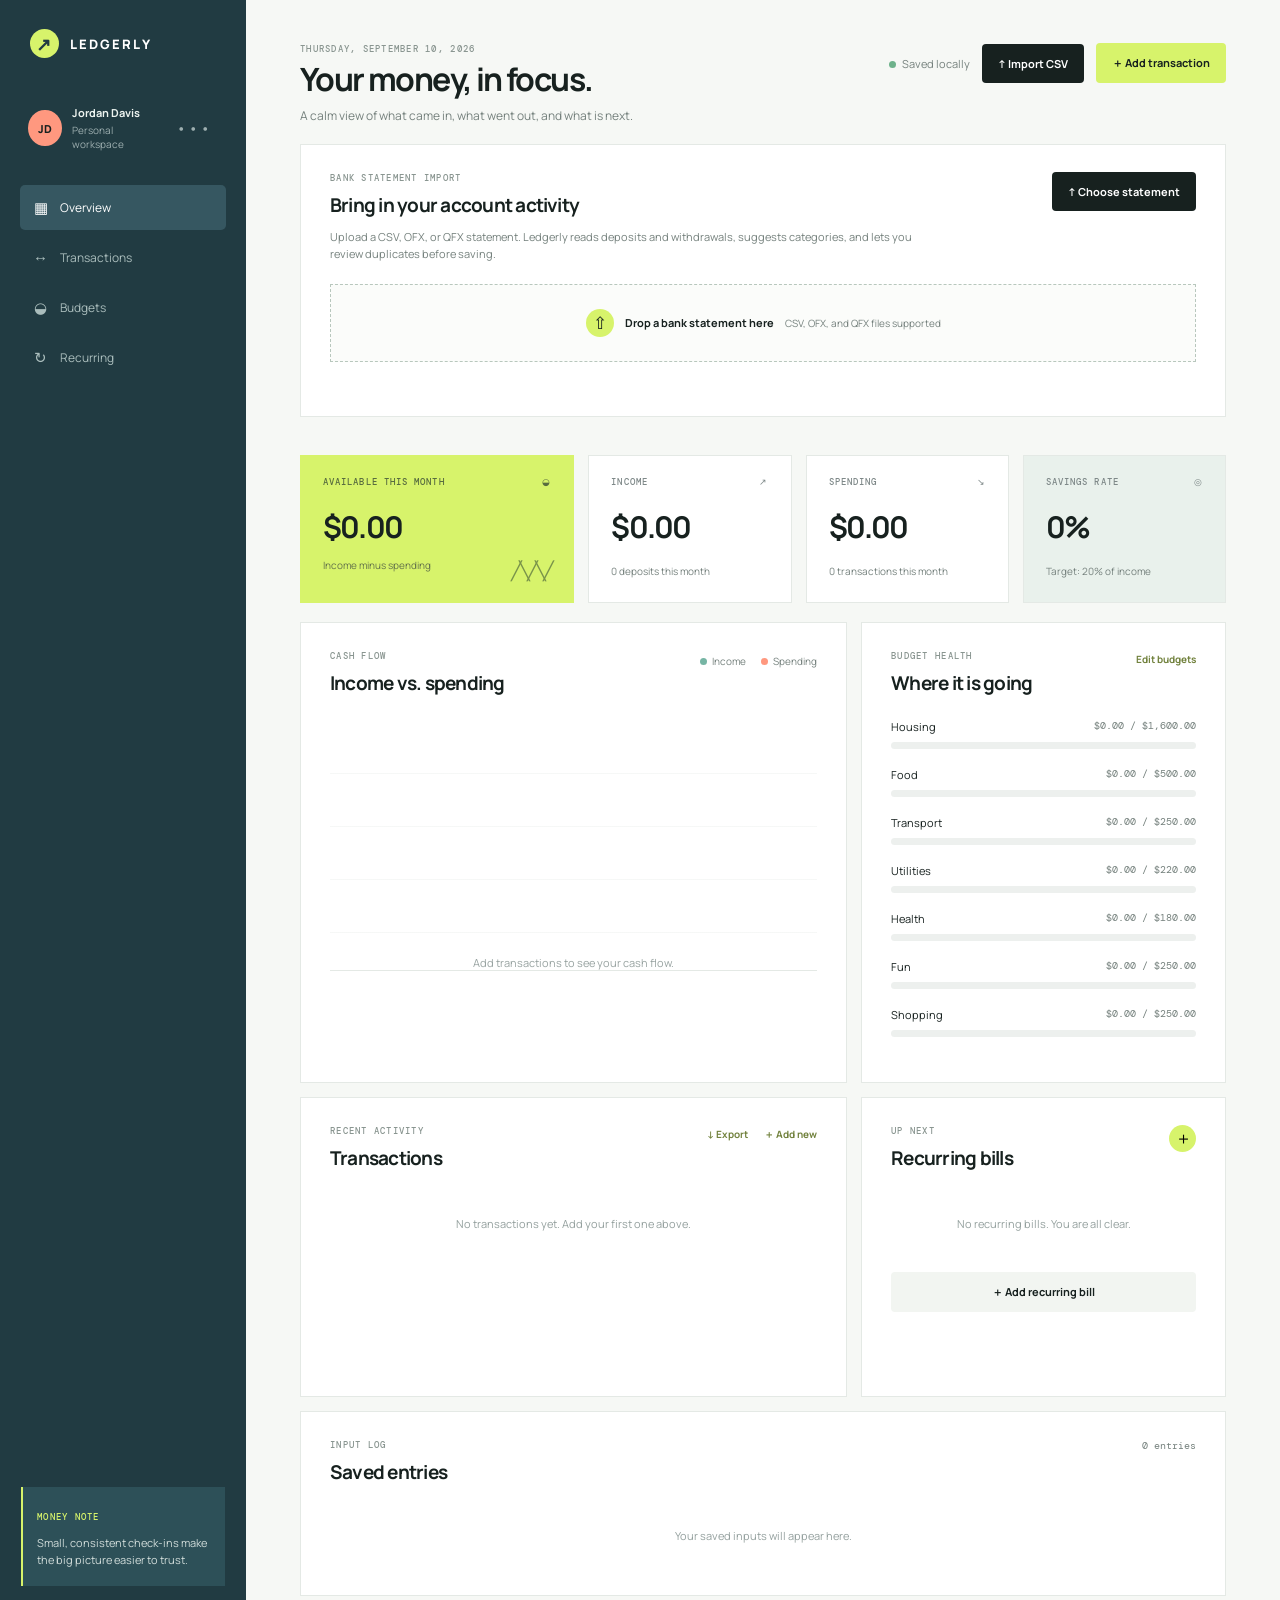
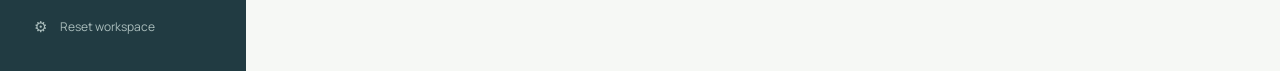
==== commit af6e6432: "Add bank statement transaction importer Co-authored-by: Copilot App <223556219+Copilot@users.noreply" ====
--- a/index.html
+++ b/index.html
@@ -32,6 +32,7 @@
         <div><p class="eyebrow">THURSDAY, SEPTEMBER 10, 2026</p><h1>Your money, in focus.</h1><p class="subhead">A calm view of what came in, what went out, and what is next.</p></div>
         <div class="top-actions"><span class="sync-status"><i></i>Saved locally</span><button class="button button-dark" id="import-button">↑ Import CSV</button><input id="import-file" type="file" accept=".csv,text/csv" hidden /><button class="button button-primary top-add" data-open-modal="transaction-modal">＋ Add transaction</button></div>
       </header>
+      <section class="panel statement-import-panel" id="statement-import"><div class="panel-heading"><div><p class="eyebrow">BANK STATEMENT IMPORT</p><h2>Bring in your account activity</h2><p class="panel-subcopy">Upload a CSV, OFX, or QFX statement. Ledgerly reads deposits and withdrawals, suggests categories, and lets you review duplicates before saving.</p></div><button class="button button-dark" id="statement-file-button">↑ Choose statement</button><input id="statement-file" type="file" accept=".csv,.txt,.ofx,.qfx,text/csv,text/plain,application/x-ofx" hidden /></div><div class="statement-dropzone" id="statement-dropzone" tabindex="0"><span class="dropzone-icon">⇧</span><strong>Drop a bank statement here</strong><span>CSV, OFX, and QFX files supported</span></div><div class="statement-preview" id="statement-preview" hidden><div class="import-summary" id="import-summary"></div><div class="import-table-wrap"><table><thead><tr><th>Date</th><th>Description</th><th>Type</th><th>Category</th><th>Amount</th></tr></thead><tbody id="import-rows"></tbody></table></div><div class="import-actions"><button class="button button-light" id="cancel-import">Cancel</button><button class="button button-primary" id="save-import">Save transactions</button></div></div><p class="statement-status" id="statement-status" role="status"></p></section>
 
       <section class="summary-grid" aria-label="Financial summary">
         <article class="summary-card featured"><div class="card-heading"><span>AVAILABLE THIS MONTH</span><span>◒</span></div><strong class="summary-value" id="available-total">$0.00</strong><div class="summary-foot"><span id="available-caption">Income minus spending</span><span class="sparkline">╱╲╱╲╱</span></div></article>
--- a/style.css
+++ b/style.css
@@ -1 +1 @@
-:root{--ink:#17211f;--muted:#75817d;--line:#e4e9e5;--paper:#f6f8f5;--white:#fff;--lime:#d7f36b;--coral:#ff987f;--navy:#213b42;--teal:#76b5a4;--red:#d87564}*{box-sizing:border-box}html{scroll-behavior:smooth}body{margin:0;color:var(--ink);background:var(--paper);font-family:Manrope,sans-serif}button,input,select{font:inherit}button{cursor:pointer;border:0} .app-shell{min-height:100vh;display:flex}.sidebar{width:246px;flex:none;padding:29px 20px 22px;background:var(--navy);color:#edf4f0;display:flex;flex-direction:column}.brand{display:flex;align-items:center;gap:11px;color:white;text-decoration:none;font-size:13px;font-weight:800;letter-spacing:.16em;margin:0 10px 47px}.brand-mark{display:grid;place-items:center;width:29px;height:29px;background:var(--lime);color:var(--navy);border-radius:50%;font-size:18px}.profile{display:flex;align-items:center;gap:10px;padding:0 8px 34px}.avatar{display:grid;place-items:center;width:36px;height:36px;border-radius:50%;background:var(--coral);color:var(--ink);font-size:11px;font-weight:800}.profile strong,.profile span{display:block;font-size:11px}.profile span{color:#9eafb0;margin-top:3px;font-size:10px}.more-button{margin-left:auto;background:transparent;color:#9eafb0;letter-spacing:2px}.sidebar nav{display:grid;gap:5px}.nav-item{width:100%;color:#aabdbc;text-decoration:none;font-size:12px;padding:12px 13px;border-radius:5px;display:flex;align-items:center;gap:12px;background:transparent;text-align:left}.nav-item span{width:15px;text-align:center;font-size:15px}.nav-item.active,.nav-item:hover{background:#365761;color:white}.sidebar-bottom{margin-top:auto}.tip-card{padding:16px 14px;margin:0 1px 18px;background:#2d5058;border-left:2px solid var(--lime)}.tip-label,.eyebrow{font:500 9px 'DM Mono',monospace;letter-spacing:.14em;color:var(--muted)}.tip-label{color:var(--lime)}.tip-card p{font-size:11px;line-height:1.6;color:#d1dcda;margin:9px 0 1px}.main-content{max-width:1440px;width:100%;margin:0 auto;padding:43px 54px 75px}.topbar,.panel-heading{display:flex;align-items:flex-start;justify-content:space-between;gap:20px}.topbar h1{margin:0;font-size:32px;line-height:1.05;letter-spacing:-.05em}.eyebrow{margin:0 0 8px;color:#899590}.subhead{color:var(--muted);font-size:12px;margin:10px 0 0}.top-actions{display:flex;align-items:center;gap:12px}.sync-status{color:var(--muted);font-size:11px;white-space:nowrap}.sync-status i{width:7px;height:7px;display:inline-block;border-radius:50%;background:#6eb28b;margin-right:6px}.button{display:inline-flex;align-items:center;justify-content:center;gap:8px;border-radius:4px;padding:12px 16px;font-size:11px;font-weight:700}.button-dark{background:var(--ink);color:white}.button-primary{background:var(--lime);color:var(--ink)}.button-primary:hover{background:#c9e55b}.top-add{white-space:nowrap}.summary-grid{display:grid;grid-template-columns:1.35fr repeat(3,1fr);gap:14px;margin:38px 0 19px}.summary-card{min-height:137px;padding:20px 22px;background:var(--white);border:1px solid var(--line)}.summary-card.featured{background:var(--lime);border-color:var(--lime)}.savings-card{background:#e9f1ec}.card-heading{display:flex;justify-content:space-between;font:500 9px 'DM Mono',monospace;color:#7e8888;letter-spacing:.12em}.featured .card-heading{color:#586c3f}.summary-value{display:block;font-size:30px;letter-spacing:-.06em;margin:18px 0 11px}.summary-caption,.summary-foot{font-size:10px;color:var(--muted)}.summary-foot{display:flex;justify-content:space-between}.featured .summary-foot{color:#64734a}.sparkline{font-size:18px;color:#79934a;letter-spacing:-3px}.alert-strip{display:flex;align-items:center;gap:11px;padding:13px 16px;background:#fff2df;border:1px solid #f1d5a9;color:#875c23;margin-bottom:14px;font-size:11px}.alert-strip[hidden],.modal-backdrop[hidden]{display:none}.alert-icon{display:grid;place-items:center;width:22px;height:22px;border-radius:50%;background:#f0c87e;color:white;font-weight:800}.alert-strip strong,.alert-strip span{display:block}.alert-strip strong{font-size:12px;margin-bottom:2px}.alert-strip button{margin-left:auto;background:transparent;color:#9d7b4a;font-size:19px}.dashboard-grid,.content-grid{display:grid;grid-template-columns:minmax(0,1.5fr) minmax(320px,1fr);gap:14px}.panel{background:white;border:1px solid var(--line);padding:27px 29px}.panel h2{font-size:19px;letter-spacing:-.04em;margin:0}.chart-legend{display:flex;gap:15px;color:var(--muted);font-size:10px;padding-top:4px}.chart-legend i{display:inline-block;width:7px;height:7px;border-radius:50%;margin-right:5px}.legend-income{background:var(--teal)}.legend-spending{background:var(--coral)}.bar-chart{height:250px;display:flex;align-items:flex-end;gap:14px;margin-top:25px;padding:12px 4px 0;border-bottom:1px solid var(--line);background:repeating-linear-gradient(to bottom,transparent 0,transparent 52px,#edf0ee 53px)}.chart-day{flex:1;min-width:0;height:100%;display:flex;flex-direction:column;justify-content:flex-end;align-items:center;gap:4px}.bar-pair{height:calc(100% - 25px);width:min(46px,75%);display:flex;align-items:flex-end;justify-content:center;gap:3px}.bar{width:calc(50% - 2px);min-height:2px;border-radius:3px 3px 0 0;position:relative}.bar.income{background:var(--teal)}.bar.spending{background:var(--coral)}.bar:hover:after{content:attr(data-value);position:absolute;bottom:calc(100% + 5px);left:50%;transform:translateX(-50%);font:9px 'DM Mono',monospace;white-space:nowrap;color:var(--muted)}.chart-day small{font:9px 'DM Mono',monospace;color:#9ba5a4}.empty-chart{display:grid;place-items:center;width:100%;color:#98a3a1;font-size:11px}.text-button{background:transparent;color:#72823e;font-size:10px;font-weight:700;padding:2px 0}.budget-list{margin-top:23px}.budget-item{margin-bottom:18px}.budget-label{display:flex;justify-content:space-between;font-size:11px;margin-bottom:8px}.budget-label span:last-child{font:10px 'DM Mono',monospace;color:var(--muted)}.progress{height:7px;background:#edf0ee;border-radius:10px;overflow:hidden}.progress i{display:block;height:100%;background:var(--lime);border-radius:10px}.progress i.over{background:var(--coral)}.budget-empty,.list-empty{color:#94a09e;font-size:11px;padding:25px 0;text-align:center}.content-grid{margin-top:14px}.transactions-panel,.recurring-panel{min-height:300px}.panel-actions{display:flex;gap:16px}.transaction-list,.bill-list{margin-top:20px}.transaction-row,.bill-row{display:flex;align-items:center;gap:12px;padding:13px 0;border-bottom:1px solid var(--line)}.transaction-row:last-child,.bill-row:last-child{border-bottom:0}.transaction-icon{display:grid;place-items:center;width:34px;height:34px;border-radius:50%;background:#edf5d4;color:#72863c;font-size:14px;flex:none}.transaction-icon.income{background:#e3f1ed;color:#418b79}.transaction-detail{min-width:0;flex:1}.transaction-detail strong,.transaction-detail span{display:block}.transaction-detail strong{font-size:11px;white-space:nowrap;overflow:hidden;text-overflow:ellipsis}.transaction-detail span{font-size:9px;color:var(--muted);margin-top:4px}.transaction-amount{font:12px 'DM Mono',monospace}.transaction-amount.income{color:#438e7a}.transaction-amount.expense{color:var(--ink)}.bill-row{gap:11px}.bill-date{display:grid;place-items:center;width:37px;height:37px;background:#f1f5df;color:#74863b;font:10px 'DM Mono',monospace;line-height:1.1;text-align:center}.bill-date small{font-size:8px}.bill-detail{flex:1}.bill-detail strong,.bill-detail span{display:block}.bill-detail strong{font-size:11px}.bill-detail span{font-size:9px;color:var(--muted);margin-top:3px}.bill-amount{font:11px 'DM Mono',monospace}.icon-add{background:var(--lime);width:27px;height:27px;border-radius:50%;font-size:17px}.full-button{width:100%;margin-top:16px;background:#f2f5f1;color:var(--ink)}.input-log-panel{margin-top:14px}.table-meta{font:10px 'DM Mono',monospace;color:var(--muted)}.input-log-list{margin-top:18px}.input-log-row{display:flex;align-items:center;gap:11px;padding:11px 0;border-bottom:1px solid var(--line)}.input-log-row:last-child{border-bottom:0}.input-log-kind{display:grid;place-items:center;width:30px;height:30px;border-radius:50%;background:#eef5d0;color:#72863c;font-size:14px}.input-log-row>div{flex:1}.input-log-row strong,.input-log-row span{display:block}.input-log-row strong{font-size:11px}.input-log-row span{font-size:9px;color:var(--muted);margin-top:3px}.input-log-row time{font:9px 'DM Mono',monospace;color:#9ba5a4}.modal-backdrop{position:fixed;inset:0;z-index:5;display:grid;place-items:center;padding:20px;background:rgba(23,33,31,.45)}.modal{position:relative;width:min(100%,460px);background:white;padding:30px;border-radius:5px;box-shadow:0 20px 60px rgba(23,33,31,.2)}.modal h2{font-size:24px;letter-spacing:-.05em;margin:0}.modal-copy{color:var(--muted);font-size:11px;line-height:1.6;margin:9px 0 24px}.modal-close{position:absolute;top:17px;right:20px;background:transparent;color:var(--muted);font-size:23px}.modal form{display:grid;gap:15px}.modal label{display:grid;gap:7px;color:var(--ink);font-size:10px;font-weight:700}.modal input,.modal select{width:100%;border:1px solid #dce3df;border-radius:3px;padding:11px 12px;background:white;color:var(--ink);outline:none;font-size:12px}.modal input:focus,.modal select:focus{border-color:#9db65c;box-shadow:0 0 0 3px #edf5d4}.form-row{display:grid;grid-template-columns:1fr 1fr;gap:12px}.submit-button{width:100%;margin-top:4px}.toast{position:fixed;right:25px;bottom:25px;z-index:8;padding:12px 16px;background:var(--ink);color:white;border-radius:4px;font-size:11px;opacity:0;transform:translateY(10px);pointer-events:none;transition:.2s}.toast.show{opacity:1;transform:translateY(0)}@media(max-width:1000px){.sidebar{width:74px;padding:26px 10px}.brand{margin:0 auto 47px}.brand span:last-child,.profile>div:not(.avatar),.more-button,.nav-item:not(.active),.tip-card{display:none}.profile{padding:0 9px 34px}.nav-item{justify-content:center;padding:12px 5px}.main-content{padding:31px 24px 60px}.summary-grid{grid-template-columns:1.2fr 1fr 1fr}.summary-card:last-child{grid-column:span 3}.dashboard-grid,.content-grid{grid-template-columns:1fr}}@media(max-width:650px){.sidebar{display:none}.main-content{padding:25px 15px 45px}.topbar{display:block}.top-actions{justify-content:flex-start;flex-wrap:wrap;margin-top:20px}.sync-status{width:100%}.summary-grid{grid-template-columns:1fr 1fr;gap:8px;margin-top:28px}.summary-card{min-height:112px;padding:15px}.summary-card.featured,.summary-card:last-child{grid-column:1/-1}.summary-value{font-size:25px;margin:13px 0 8px}.panel{padding:21px 16px}.panel-heading{align-items:flex-start}.chart-legend{gap:8px;font-size:9px}.bar-chart{gap:5px;height:205px}.bar-pair{width:90%}.content-grid{gap:10px}.modal{padding:26px 20px}.panel-actions{gap:10px}}@media(max-width:400px){.top-add{width:100%}.button-dark{padding:11px 12px}.top-actions .button-dark{flex:1}.form-row{grid-template-columns:1fr}}
+:root{--ink:#17211f;--muted:#75817d;--line:#e4e9e5;--paper:#f6f8f5;--white:#fff;--lime:#d7f36b;--coral:#ff987f;--navy:#213b42;--teal:#76b5a4;--red:#d87564}*{box-sizing:border-box}html{scroll-behavior:smooth}body{margin:0;color:var(--ink);background:var(--paper);font-family:Manrope,sans-serif}button,input,select{font:inherit}button{cursor:pointer;border:0} .app-shell{min-height:100vh;display:flex}.sidebar{width:246px;flex:none;padding:29px 20px 22px;background:var(--navy);color:#edf4f0;display:flex;flex-direction:column}.brand{display:flex;align-items:center;gap:11px;color:white;text-decoration:none;font-size:13px;font-weight:800;letter-spacing:.16em;margin:0 10px 47px}.brand-mark{display:grid;place-items:center;width:29px;height:29px;background:var(--lime);color:var(--navy);border-radius:50%;font-size:18px}.profile{display:flex;align-items:center;gap:10px;padding:0 8px 34px}.avatar{display:grid;place-items:center;width:36px;height:36px;border-radius:50%;background:var(--coral);color:var(--ink);font-size:11px;font-weight:800}.profile strong,.profile span{display:block;font-size:11px}.profile span{color:#9eafb0;margin-top:3px;font-size:10px}.more-button{margin-left:auto;background:transparent;color:#9eafb0;letter-spacing:2px}.sidebar nav{display:grid;gap:5px}.nav-item{width:100%;color:#aabdbc;text-decoration:none;font-size:12px;padding:12px 13px;border-radius:5px;display:flex;align-items:center;gap:12px;background:transparent;text-align:left}.nav-item span{width:15px;text-align:center;font-size:15px}.nav-item.active,.nav-item:hover{background:#365761;color:white}.sidebar-bottom{margin-top:auto}.tip-card{padding:16px 14px;margin:0 1px 18px;background:#2d5058;border-left:2px solid var(--lime)}.tip-label,.eyebrow{font:500 9px 'DM Mono',monospace;letter-spacing:.14em;color:var(--muted)}.tip-label{color:var(--lime)}.tip-card p{font-size:11px;line-height:1.6;color:#d1dcda;margin:9px 0 1px}.main-content{max-width:1440px;width:100%;margin:0 auto;padding:43px 54px 75px}.topbar,.panel-heading{display:flex;align-items:flex-start;justify-content:space-between;gap:20px}.topbar h1{margin:0;font-size:32px;line-height:1.05;letter-spacing:-.05em}.eyebrow{margin:0 0 8px;color:#899590}.subhead{color:var(--muted);font-size:12px;margin:10px 0 0}.top-actions{display:flex;align-items:center;gap:12px}.sync-status{color:var(--muted);font-size:11px;white-space:nowrap}.sync-status i{width:7px;height:7px;display:inline-block;border-radius:50%;background:#6eb28b;margin-right:6px}.button{display:inline-flex;align-items:center;justify-content:center;gap:8px;border-radius:4px;padding:12px 16px;font-size:11px;font-weight:700}.button-dark{background:var(--ink);color:white}.button-primary{background:var(--lime);color:var(--ink)}.button-primary:hover{background:#c9e55b}.top-add{white-space:nowrap}.summary-grid{display:grid;grid-template-columns:1.35fr repeat(3,1fr);gap:14px;margin:38px 0 19px}.summary-card{min-height:137px;padding:20px 22px;background:var(--white);border:1px solid var(--line)}.summary-card.featured{background:var(--lime);border-color:var(--lime)}.savings-card{background:#e9f1ec}.card-heading{display:flex;justify-content:space-between;font:500 9px 'DM Mono',monospace;color:#7e8888;letter-spacing:.12em}.featured .card-heading{color:#586c3f}.summary-value{display:block;font-size:30px;letter-spacing:-.06em;margin:18px 0 11px}.summary-caption,.summary-foot{font-size:10px;color:var(--muted)}.summary-foot{display:flex;justify-content:space-between}.featured .summary-foot{color:#64734a}.sparkline{font-size:18px;color:#79934a;letter-spacing:-3px}.alert-strip{display:flex;align-items:center;gap:11px;padding:13px 16px;background:#fff2df;border:1px solid #f1d5a9;color:#875c23;margin-bottom:14px;font-size:11px}.alert-strip[hidden],.modal-backdrop[hidden]{display:none}.alert-icon{display:grid;place-items:center;width:22px;height:22px;border-radius:50%;background:#f0c87e;color:white;font-weight:800}.alert-strip strong,.alert-strip span{display:block}.alert-strip strong{font-size:12px;margin-bottom:2px}.alert-strip button{margin-left:auto;background:transparent;color:#9d7b4a;font-size:19px}.dashboard-grid,.content-grid{display:grid;grid-template-columns:minmax(0,1.5fr) minmax(320px,1fr);gap:14px}.panel{background:white;border:1px solid var(--line);padding:27px 29px}.panel h2{font-size:19px;letter-spacing:-.04em;margin:0}.chart-legend{display:flex;gap:15px;color:var(--muted);font-size:10px;padding-top:4px}.chart-legend i{display:inline-block;width:7px;height:7px;border-radius:50%;margin-right:5px}.legend-income{background:var(--teal)}.legend-spending{background:var(--coral)}.bar-chart{height:250px;display:flex;align-items:flex-end;gap:14px;margin-top:25px;padding:12px 4px 0;border-bottom:1px solid var(--line);background:repeating-linear-gradient(to bottom,transparent 0,transparent 52px,#edf0ee 53px)}.chart-day{flex:1;min-width:0;height:100%;display:flex;flex-direction:column;justify-content:flex-end;align-items:center;gap:4px}.bar-pair{height:calc(100% - 25px);width:min(46px,75%);display:flex;align-items:flex-end;justify-content:center;gap:3px}.bar{width:calc(50% - 2px);min-height:2px;border-radius:3px 3px 0 0;position:relative}.bar.income{background:var(--teal)}.bar.spending{background:var(--coral)}.bar:hover:after{content:attr(data-value);position:absolute;bottom:calc(100% + 5px);left:50%;transform:translateX(-50%);font:9px 'DM Mono',monospace;white-space:nowrap;color:var(--muted)}.chart-day small{font:9px 'DM Mono',monospace;color:#9ba5a4}.empty-chart{display:grid;place-items:center;width:100%;color:#98a3a1;font-size:11px}.text-button{background:transparent;color:#72823e;font-size:10px;font-weight:700;padding:2px 0}.budget-list{margin-top:23px}.budget-item{margin-bottom:18px}.budget-label{display:flex;justify-content:space-between;font-size:11px;margin-bottom:8px}.budget-label span:last-child{font:10px 'DM Mono',monospace;color:var(--muted)}.progress{height:7px;background:#edf0ee;border-radius:10px;overflow:hidden}.progress i{display:block;height:100%;background:var(--lime);border-radius:10px}.progress i.over{background:var(--coral)}.budget-empty,.list-empty{color:#94a09e;font-size:11px;padding:25px 0;text-align:center}.content-grid{margin-top:14px}.transactions-panel,.recurring-panel{min-height:300px}.panel-actions{display:flex;gap:16px}.transaction-list,.bill-list{margin-top:20px}.transaction-row,.bill-row{display:flex;align-items:center;gap:12px;padding:13px 0;border-bottom:1px solid var(--line)}.transaction-row:last-child,.bill-row:last-child{border-bottom:0}.transaction-icon{display:grid;place-items:center;width:34px;height:34px;border-radius:50%;background:#edf5d4;color:#72863c;font-size:14px;flex:none}.transaction-icon.income{background:#e3f1ed;color:#418b79}.transaction-detail{min-width:0;flex:1}.transaction-detail strong,.transaction-detail span{display:block}.transaction-detail strong{font-size:11px;white-space:nowrap;overflow:hidden;text-overflow:ellipsis}.transaction-detail span{font-size:9px;color:var(--muted);margin-top:4px}.transaction-amount{font:12px 'DM Mono',monospace}.transaction-amount.income{color:#438e7a}.transaction-amount.expense{color:var(--ink)}.bill-row{gap:11px}.bill-date{display:grid;place-items:center;width:37px;height:37px;background:#f1f5df;color:#74863b;font:10px 'DM Mono',monospace;line-height:1.1;text-align:center}.bill-date small{font-size:8px}.bill-detail{flex:1}.bill-detail strong,.bill-detail span{display:block}.bill-detail strong{font-size:11px}.bill-detail span{font-size:9px;color:var(--muted);margin-top:3px}.bill-amount{font:11px 'DM Mono',monospace}.icon-add{background:var(--lime);width:27px;height:27px;border-radius:50%;font-size:17px}.full-button{width:100%;margin-top:16px;background:#f2f5f1;color:var(--ink)}.statement-import-panel{margin:20px 0 14px}.panel-subcopy{max-width:610px;color:var(--muted);font-size:11px;line-height:1.55;margin:10px 0 0}.statement-dropzone{display:flex;align-items:center;justify-content:center;gap:11px;min-height:78px;margin-top:22px;border:1px dashed #b8c7bd;background:#fbfcfa;color:var(--muted);font-size:10px}.statement-dropzone.dragging,.statement-dropzone:hover{border-color:#9db65c;background:#f3f8de}.dropzone-icon{display:grid;place-items:center;width:28px;height:28px;border-radius:50%;background:var(--lime);color:var(--ink);font-size:17px}.statement-dropzone strong{color:var(--ink);font-size:11px}.statement-preview{margin-top:20px;border-top:1px solid var(--line);padding-top:17px}.statement-preview[hidden]{display:none}.import-summary{font-size:11px;color:var(--muted);margin-bottom:12px}.import-table-wrap{overflow:auto;border:1px solid var(--line)}.import-table-wrap table{width:100%;border-collapse:collapse;font-size:10px;min-width:540px}.import-table-wrap th,.import-table-wrap td{text-align:left;padding:10px 12px;border-bottom:1px solid var(--line)}.import-table-wrap th{font:9px 'DM Mono',monospace;color:#899590;letter-spacing:.08em}.import-table-wrap td:last-child{font:10px 'DM Mono',monospace}.import-actions{display:flex;justify-content:flex-end;gap:10px;margin-top:15px}.statement-status{color:#72823e;font-size:10px;margin:13px 0 0;min-height:14px}.input-log-panel{margin-top:14px}.table-meta{font:10px 'DM Mono',monospace;color:var(--muted)}.input-log-list{margin-top:18px}.input-log-row{display:flex;align-items:center;gap:11px;padding:11px 0;border-bottom:1px solid var(--line)}.input-log-row:last-child{border-bottom:0}.input-log-kind{display:grid;place-items:center;width:30px;height:30px;border-radius:50%;background:#eef5d0;color:#72863c;font-size:14px}.input-log-row>div{flex:1}.input-log-row strong,.input-log-row span{display:block}.input-log-row strong{font-size:11px}.input-log-row span{font-size:9px;color:var(--muted);margin-top:3px}.input-log-row time{font:9px 'DM Mono',monospace;color:#9ba5a4}.modal-backdrop{position:fixed;inset:0;z-index:5;display:grid;place-items:center;padding:20px;background:rgba(23,33,31,.45)}.modal{position:relative;width:min(100%,460px);background:white;padding:30px;border-radius:5px;box-shadow:0 20px 60px rgba(23,33,31,.2)}.modal h2{font-size:24px;letter-spacing:-.05em;margin:0}.modal-copy{color:var(--muted);font-size:11px;line-height:1.6;margin:9px 0 24px}.modal-close{position:absolute;top:17px;right:20px;background:transparent;color:var(--muted);font-size:23px}.modal form{display:grid;gap:15px}.modal label{display:grid;gap:7px;color:var(--ink);font-size:10px;font-weight:700}.modal input,.modal select{width:100%;border:1px solid #dce3df;border-radius:3px;padding:11px 12px;background:white;color:var(--ink);outline:none;font-size:12px}.modal input:focus,.modal select:focus{border-color:#9db65c;box-shadow:0 0 0 3px #edf5d4}.form-row{display:grid;grid-template-columns:1fr 1fr;gap:12px}.submit-button{width:100%;margin-top:4px}.toast{position:fixed;right:25px;bottom:25px;z-index:8;padding:12px 16px;background:var(--ink);color:white;border-radius:4px;font-size:11px;opacity:0;transform:translateY(10px);pointer-events:none;transition:.2s}.toast.show{opacity:1;transform:translateY(0)}@media(max-width:1000px){.sidebar{width:74px;padding:26px 10px}.brand{margin:0 auto 47px}.brand span:last-child,.profile>div:not(.avatar),.more-button,.nav-item:not(.active),.tip-card{display:none}.profile{padding:0 9px 34px}.nav-item{justify-content:center;padding:12px 5px}.main-content{padding:31px 24px 60px}.summary-grid{grid-template-columns:1.2fr 1fr 1fr}.summary-card:last-child{grid-column:span 3}.dashboard-grid,.content-grid{grid-template-columns:1fr}}@media(max-width:650px){.sidebar{display:none}.main-content{padding:25px 15px 45px}.topbar{display:block}.top-actions{justify-content:flex-start;flex-wrap:wrap;margin-top:20px}.sync-status{width:100%}.summary-grid{grid-template-columns:1fr 1fr;gap:8px;margin-top:28px}.summary-card{min-height:112px;padding:15px}.summary-card.featured,.summary-card:last-child{grid-column:1/-1}.summary-value{font-size:25px;margin:13px 0 8px}.panel{padding:21px 16px}.panel-heading{align-items:flex-start}.chart-legend{gap:8px;font-size:9px}.bar-chart{gap:5px;height:205px}.bar-pair{width:90%}.content-grid{gap:10px}.modal{padding:26px 20px}.panel-actions{gap:10px}}@media(max-width:400px){.top-add{width:100%}.button-dark{padding:11px 12px}.top-actions .button-dark{flex:1}.form-row{grid-template-columns:1fr}}
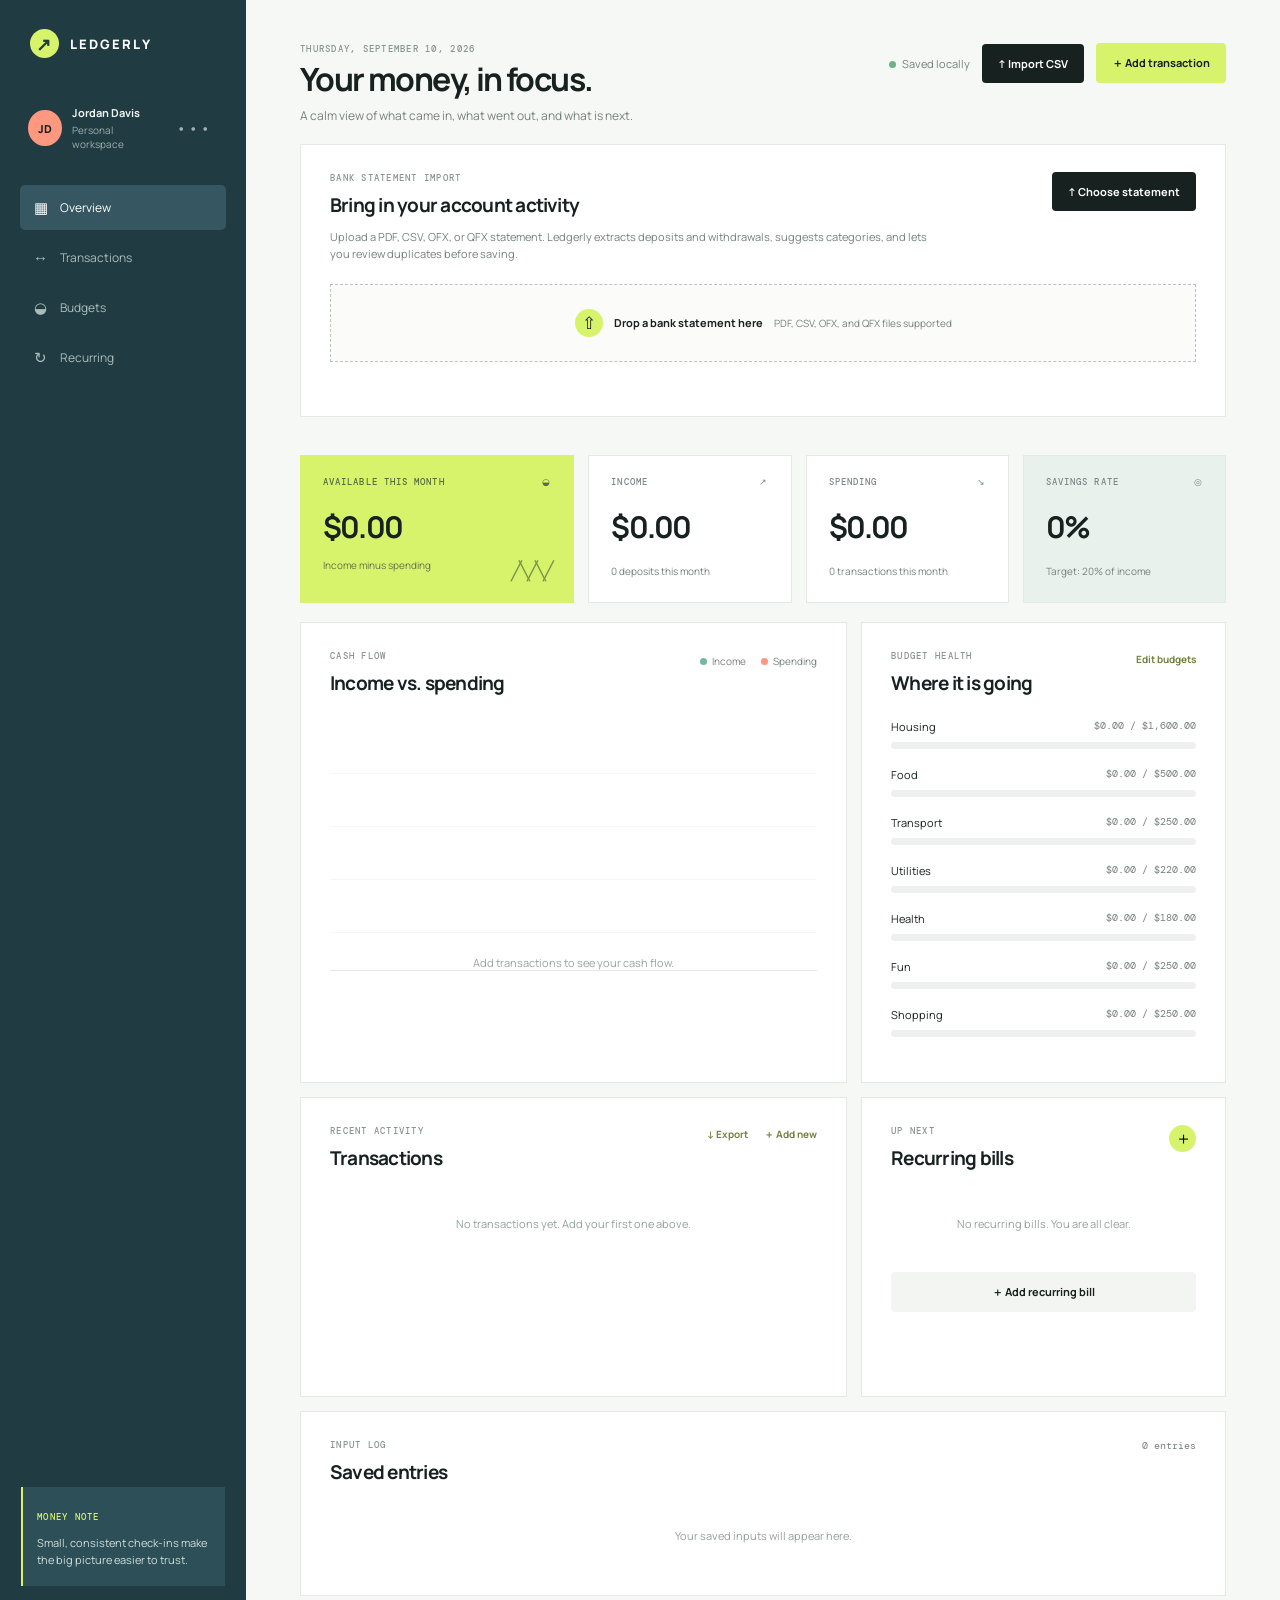
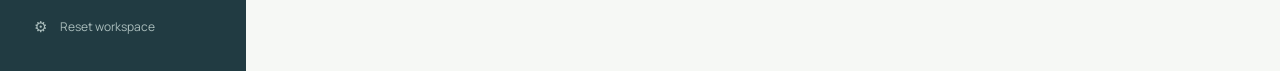
==== commit 036ea0cc: "Support PDF bank statement imports Co-authored-by: Copilot App <223556219+Copilot@users.noreply.gith" ====
--- a/index.html
+++ b/index.html
@@ -32,7 +32,7 @@
         <div><p class="eyebrow">THURSDAY, SEPTEMBER 10, 2026</p><h1>Your money, in focus.</h1><p class="subhead">A calm view of what came in, what went out, and what is next.</p></div>
         <div class="top-actions"><span class="sync-status"><i></i>Saved locally</span><button class="button button-dark" id="import-button">↑ Import CSV</button><input id="import-file" type="file" accept=".csv,text/csv" hidden /><button class="button button-primary top-add" data-open-modal="transaction-modal">＋ Add transaction</button></div>
       </header>
-      <section class="panel statement-import-panel" id="statement-import"><div class="panel-heading"><div><p class="eyebrow">BANK STATEMENT IMPORT</p><h2>Bring in your account activity</h2><p class="panel-subcopy">Upload a CSV, OFX, or QFX statement. Ledgerly reads deposits and withdrawals, suggests categories, and lets you review duplicates before saving.</p></div><button class="button button-dark" id="statement-file-button">↑ Choose statement</button><input id="statement-file" type="file" accept=".csv,.txt,.ofx,.qfx,text/csv,text/plain,application/x-ofx" hidden /></div><div class="statement-dropzone" id="statement-dropzone" tabindex="0"><span class="dropzone-icon">⇧</span><strong>Drop a bank statement here</strong><span>CSV, OFX, and QFX files supported</span></div><div class="statement-preview" id="statement-preview" hidden><div class="import-summary" id="import-summary"></div><div class="import-table-wrap"><table><thead><tr><th>Date</th><th>Description</th><th>Type</th><th>Category</th><th>Amount</th></tr></thead><tbody id="import-rows"></tbody></table></div><div class="import-actions"><button class="button button-light" id="cancel-import">Cancel</button><button class="button button-primary" id="save-import">Save transactions</button></div></div><p class="statement-status" id="statement-status" role="status"></p></section>
+      <section class="panel statement-import-panel" id="statement-import"><div class="panel-heading"><div><p class="eyebrow">BANK STATEMENT IMPORT</p><h2>Bring in your account activity</h2><p class="panel-subcopy">Upload a PDF, CSV, OFX, or QFX statement. Ledgerly extracts deposits and withdrawals, suggests categories, and lets you review duplicates before saving.</p></div><button class="button button-dark" id="statement-file-button">↑ Choose statement</button><input id="statement-file" type="file" accept=".pdf,.csv,.txt,.ofx,.qfx,application/pdf,text/csv,text/plain,application/x-ofx" hidden /></div><div class="statement-dropzone" id="statement-dropzone" tabindex="0"><span class="dropzone-icon">⇧</span><strong>Drop a bank statement here</strong><span>PDF, CSV, OFX, and QFX files supported</span></div><div class="statement-preview" id="statement-preview" hidden><div class="import-summary" id="import-summary"></div><div class="import-table-wrap"><table><thead><tr><th>Date</th><th>Description</th><th>Type</th><th>Category</th><th>Amount</th></tr></thead><tbody id="import-rows"></tbody></table></div><div class="import-actions"><button class="button button-light" id="cancel-import">Cancel</button><button class="button button-primary" id="save-import">Save transactions</button></div></div><p class="statement-status" id="statement-status" role="status"></p></section>
 
       <section class="summary-grid" aria-label="Financial summary">
         <article class="summary-card featured"><div class="card-heading"><span>AVAILABLE THIS MONTH</span><span>◒</span></div><strong class="summary-value" id="available-total">$0.00</strong><div class="summary-foot"><span id="available-caption">Income minus spending</span><span class="sparkline">╱╲╱╲╱</span></div></article>
